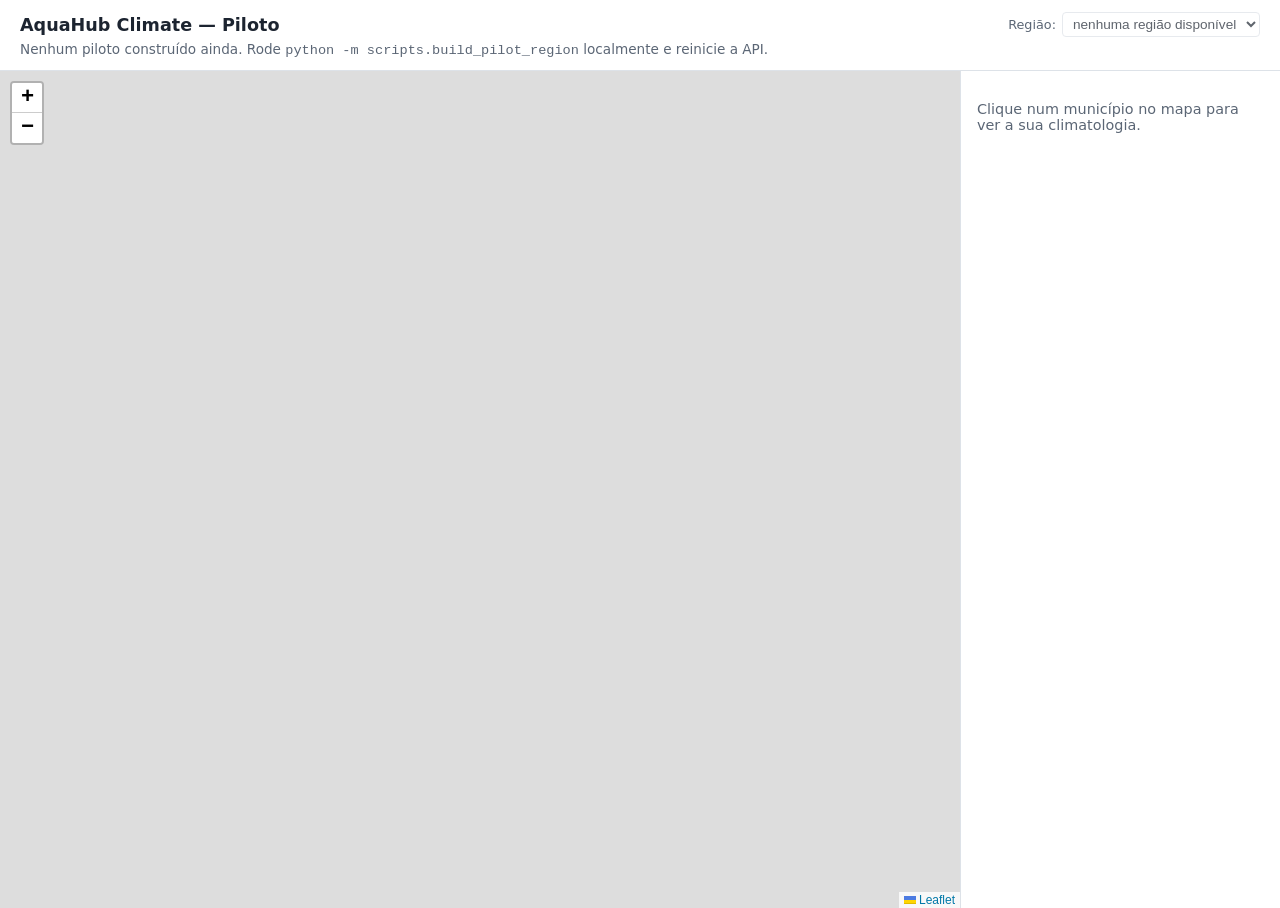
==== web/index.html @ 855dff97 "feat: generalize pilot platform to multiple regions (roadmap Phase 10) Records a concrete, drafted (" ====
<!DOCTYPE html>
<html lang="pt">
<head>
  <meta charset="UTF-8" />
  <meta name="viewport" content="width=device-width, initial-scale=1.0" />
  <title>AquaHub Climate — Piloto</title>
  <link rel="stylesheet" href="vendor/leaflet/leaflet.css" />
  <link rel="stylesheet" href="style.css" />
</head>
<body>
  <header id="banner">
    <div id="banner-heading">
      <h1>AquaHub Climate — Piloto</h1>
      <label id="region-select-wrapper">
        Região:
        <select id="region-select" disabled>
          <option value="">a carregar...</option>
        </select>
      </label>
    </div>
    <p id="banner-subtitle">a carregar metadados...</p>
    <p id="banner-warning" class="pilot-warning" hidden></p>
  </header>

  <main>
    <div id="map"></div>

    <aside id="panel">
      <div id="panel-empty">
        <p>Clique num município no mapa para ver a sua climatologia.</p>
      </div>
      <div id="panel-content" hidden>
        <h2 id="panel-name"></h2>
        <p id="panel-annual"></p>
        <svg id="panel-chart" viewBox="0 0 360 180" width="100%" height="180"></svg>
        <p id="panel-source"></p>
      </div>
    </aside>
  </main>

  <script src="vendor/leaflet/leaflet.js"></script>
  <script src="app.js"></script>
</body>
</html>
---- web/vendor/leaflet/leaflet.css ----
/* required styles */

.leaflet-pane,
.leaflet-tile,
.leaflet-marker-icon,
.leaflet-marker-shadow,
.leaflet-tile-container,
.leaflet-pane > svg,
.leaflet-pane > canvas,
.leaflet-zoom-box,
.leaflet-image-layer,
.leaflet-layer {
	position: absolute;
	left: 0;
	top: 0;
	}
.leaflet-container {
	overflow: hidden;
	}
.leaflet-tile,
.leaflet-marker-icon,
.leaflet-marker-shadow {
	-webkit-user-select: none;
	   -moz-user-select: none;
	        user-select: none;
	  -webkit-user-drag: none;
	}
/* Prevents IE11 from highlighting tiles in blue */
.leaflet-tile::selection {
	background: transparent;
}
/* Safari renders non-retina tile on retina better with this, but Chrome is worse */
.leaflet-safari .leaflet-tile {
	image-rendering: -webkit-optimize-contrast;
	}
/* hack that prevents hw layers "stretching" when loading new tiles */
.leaflet-safari .leaflet-tile-container {
	width: 1600px;
	height: 1600px;
	-webkit-transform-origin: 0 0;
	}
.leaflet-marker-icon,
.leaflet-marker-shadow {
	display: block;
	}
/* .leaflet-container svg: reset svg max-width decleration shipped in Joomla! (joomla.org) 3.x */
/* .leaflet-container img: map is broken in FF if you have max-width: 100% on tiles */
.leaflet-container .leaflet-overlay-pane svg {
	max-width: none !important;
	max-height: none !important;
	}
.leaflet-container .leaflet-marker-pane img,
.leaflet-container .leaflet-shadow-pane img,
.leaflet-container .leaflet-tile-pane img,
.leaflet-container img.leaflet-image-layer,
.leaflet-container .leaflet-tile {
	max-width: none !important;
	max-height: none !important;
	width: auto;
	padding: 0;
	}

.leaflet-container img.leaflet-tile {
	/* See: https://bugs.chromium.org/p/chromium/issues/detail?id=600120 */
	mix-blend-mode: plus-lighter;
}

.leaflet-container.leaflet-touch-zoom {
	-ms-touch-action: pan-x pan-y;
	touch-action: pan-x pan-y;
	}
.leaflet-container.leaflet-touch-drag {
	-ms-touch-action: pinch-zoom;
	/* Fallback for FF which doesn't support pinch-zoom */
	touch-action: none;
	touch-action: pinch-zoom;
}
.leaflet-container.leaflet-touch-drag.leaflet-touch-zoom {
	-ms-touch-action: none;
	touch-action: none;
}
.leaflet-container {
	-webkit-tap-highlight-color: transparent;
}
.leaflet-container a {
	-webkit-tap-highlight-color: rgba(51, 181, 229, 0.4);
}
.leaflet-tile {
	filter: inherit;
	visibility: hidden;
	}
.leaflet-tile-loaded {
	visibility: inherit;
	}
.leaflet-zoom-box {
	width: 0;
	height: 0;
	-moz-box-sizing: border-box;
	     box-sizing: border-box;
	z-index: 800;
	}
/* workaround for https://bugzilla.mozilla.org/show_bug.cgi?id=888319 */
.leaflet-overlay-pane svg {
	-moz-user-select: none;
	}

.leaflet-pane         { z-index: 400; }

.leaflet-tile-pane    { z-index: 200; }
.leaflet-overlay-pane { z-index: 400; }
.leaflet-shadow-pane  { z-index: 500; }
.leaflet-marker-pane  { z-index: 600; }
.leaflet-tooltip-pane   { z-index: 650; }
.leaflet-popup-pane   { z-index: 700; }

.leaflet-map-pane canvas { z-index: 100; }
.leaflet-map-pane svg    { z-index: 200; }

.leaflet-vml-shape {
	width: 1px;
	height: 1px;
	}
.lvml {
	behavior: url(#default#VML);
	display: inline-block;
	position: absolute;
	}


/* control positioning */

.leaflet-control {
	position: relative;
	z-index: 800;
	pointer-events: visiblePainted; /* IE 9-10 doesn't have auto */
	pointer-events: auto;
	}
.leaflet-top,
.leaflet-bottom {
	position: absolute;
	z-index: 1000;
	pointer-events: none;
	}
.leaflet-top {
	top: 0;
	}
.leaflet-right {
	right: 0;
	}
.leaflet-bottom {
	bottom: 0;
	}
.leaflet-left {
	left: 0;
	}
.leaflet-control {
	float: left;
	clear: both;
	}
.leaflet-right .leaflet-control {
	float: right;
	}
.leaflet-top .leaflet-control {
	margin-top: 10px;
	}
.leaflet-bottom .leaflet-control {
	margin-bottom: 10px;
	}
.leaflet-left .leaflet-control {
	margin-left: 10px;
	}
.leaflet-right .leaflet-control {
	margin-right: 10px;
	}


/* zoom and fade animations */

.leaflet-fade-anim .leaflet-popup {
	opacity: 0;
	-webkit-transition: opacity 0.2s linear;
	   -moz-transition: opacity 0.2s linear;
	        transition: opacity 0.2s linear;
	}
.leaflet-fade-anim .leaflet-map-pane .leaflet-popup {
	opacity: 1;
	}
.leaflet-zoom-animated {
	-webkit-transform-origin: 0 0;
	    -ms-transform-origin: 0 0;
	        transform-origin: 0 0;
	}
svg.leaflet-zoom-animated {
	will-change: transform;
}

.leaflet-zoom-anim .leaflet-zoom-animated {
	-webkit-transition: -webkit-transform 0.25s cubic-bezier(0,0,0.25,1);
	   -moz-transition:    -moz-transform 0.25s cubic-bezier(0,0,0.25,1);
	        transition:         transform 0.25s cubic-bezier(0,0,0.25,1);
	}
.leaflet-zoom-anim .leaflet-tile,
.leaflet-pan-anim .leaflet-tile {
	-webkit-transition: none;
	   -moz-transition: none;
	        transition: none;
	}

.leaflet-zoom-anim .leaflet-zoom-hide {
	visibility: hidden;
	}


/* cursors */

.leaflet-interactive {
	cursor: pointer;
	}
.leaflet-grab {
	cursor: -webkit-grab;
	cursor:    -moz-grab;
	cursor:         grab;
	}
.leaflet-crosshair,
.leaflet-crosshair .leaflet-interactive {
	cursor: crosshair;
	}
.leaflet-popup-pane,
.leaflet-control {
	cursor: auto;
	}
.leaflet-dragging .leaflet-grab,
.leaflet-dragging .leaflet-grab .leaflet-interactive,
.leaflet-dragging .leaflet-marker-draggable {
	cursor: move;
	cursor: -webkit-grabbing;
	cursor:    -moz-grabbing;
	cursor:         grabbing;
	}

/* marker & overlays interactivity */
.leaflet-marker-icon,
.leaflet-marker-shadow,
.leaflet-image-layer,
.leaflet-pane > svg path,
.leaflet-tile-container {
	pointer-events: none;
	}

.leaflet-marker-icon.leaflet-interactive,
.leaflet-image-layer.leaflet-interactive,
.leaflet-pane > svg path.leaflet-interactive,
svg.leaflet-image-layer.leaflet-interactive path {
	pointer-events: visiblePainted; /* IE 9-10 doesn't have auto */
	pointer-events: auto;
	}

/* visual tweaks */

.leaflet-container {
	background: #ddd;
	outline-offset: 1px;
	}
.leaflet-container a {
	color: #0078A8;
	}
.leaflet-zoom-box {
	border: 2px dotted #38f;
	background: rgba(255,255,255,0.5);
	}


/* general typography */
.leaflet-container {
	font-family: "Helvetica Neue", Arial, Helvetica, sans-serif;
	font-size: 12px;
	font-size: 0.75rem;
	line-height: 1.5;
	}


/* general toolbar styles */

.leaflet-bar {
	box-shadow: 0 1px 5px rgba(0,0,0,0.65);
	border-radius: 4px;
	}
.leaflet-bar a {
	background-color: #fff;
	border-bottom: 1px solid #ccc;
	width: 26px;
	height: 26px;
	line-height: 26px;
	display: block;
	text-align: center;
	text-decoration: none;
	color: black;
	}
.leaflet-bar a,
.leaflet-control-layers-toggle {
	background-position: 50% 50%;
	background-repeat: no-repeat;
	display: block;
	}
.leaflet-bar a:hover,
.leaflet-bar a:focus {
	background-color: #f4f4f4;
	}
.leaflet-bar a:first-child {
	border-top-left-radius: 4px;
	border-top-right-radius: 4px;
	}
.leaflet-bar a:last-child {
	border-bottom-left-radius: 4px;
	border-bottom-right-radius: 4px;
	border-bottom: none;
	}
.leaflet-bar a.leaflet-disabled {
	cursor: default;
	background-color: #f4f4f4;
	color: #bbb;
	}

.leaflet-touch .leaflet-bar a {
	width: 30px;
	height: 30px;
	line-height: 30px;
	}
.leaflet-touch .leaflet-bar a:first-child {
	border-top-left-radius: 2px;
	border-top-right-radius: 2px;
	}
.leaflet-touch .leaflet-bar a:last-child {
	border-bottom-left-radius: 2px;
	border-bottom-right-radius: 2px;
	}

/* zoom control */

.leaflet-control-zoom-in,
.leaflet-control-zoom-out {
	font: bold 18px 'Lucida Console', Monaco, monospace;
	text-indent: 1px;
	}

.leaflet-touch .leaflet-control-zoom-in, .leaflet-touch .leaflet-control-zoom-out  {
	font-size: 22px;
	}


/* layers control */

.leaflet-control-layers {
	box-shadow: 0 1px 5px rgba(0,0,0,0.4);
	background: #fff;
	border-radius: 5px;
	}
.leaflet-control-layers-toggle {
	background-image: url(images/layers.png);
	width: 36px;
	height: 36px;
	}
.leaflet-retina .leaflet-control-layers-toggle {
	background-image: url(images/layers-2x.png);
	background-size: 26px 26px;
	}
.leaflet-touch .leaflet-control-layers-toggle {
	width: 44px;
	height: 44px;
	}
.leaflet-control-layers .leaflet-control-layers-list,
.leaflet-control-layers-expanded .leaflet-control-layers-toggle {
	display: none;
	}
.leaflet-control-layers-expanded .leaflet-control-layers-list {
	display: block;
	position: relative;
	}
.leaflet-control-layers-expanded {
	padding: 6px 10px 6px 6px;
	color: #333;
	background: #fff;
	}
.leaflet-control-layers-scrollbar {
	overflow-y: scroll;
	overflow-x: hidden;
	padding-right: 5px;
	}
.leaflet-control-layers-selector {
	margin-top: 2px;
	position: relative;
	top: 1px;
	}
.leaflet-control-layers label {
	display: block;
	font-size: 13px;
	font-size: 1.08333em;
	}
.leaflet-control-layers-separator {
	height: 0;
	border-top: 1px solid #ddd;
	margin: 5px -10px 5px -6px;
	}

/* Default icon URLs */
.leaflet-default-icon-path { /* used only in path-guessing heuristic, see L.Icon.Default */
	background-image: url(images/marker-icon.png);
	}


/* attribution and scale controls */

.leaflet-container .leaflet-control-attribution {
	background: #fff;
	background: rgba(255, 255, 255, 0.8);
	margin: 0;
	}
.leaflet-control-attribution,
.leaflet-control-scale-line {
	padding: 0 5px;
	color: #333;
	line-height: 1.4;
	}
.leaflet-control-attribution a {
	text-decoration: none;
	}
.leaflet-control-attribution a:hover,
.leaflet-control-attribution a:focus {
	text-decoration: underline;
	}
.leaflet-attribution-flag {
	display: inline !important;
	vertical-align: baseline !important;
	width: 1em;
	height: 0.6669em;
	}
.leaflet-left .leaflet-control-scale {
	margin-left: 5px;
	}
.leaflet-bottom .leaflet-control-scale {
	margin-bottom: 5px;
	}
.leaflet-control-scale-line {
	border: 2px solid #777;
	border-top: none;
	line-height: 1.1;
	padding: 2px 5px 1px;
	white-space: nowrap;
	-moz-box-sizing: border-box;
	     box-sizing: border-box;
	background: rgba(255, 255, 255, 0.8);
	text-shadow: 1px 1px #fff;
	}
.leaflet-control-scale-line:not(:first-child) {
	border-top: 2px solid #777;
	border-bottom: none;
	margin-top: -2px;
	}
.leaflet-control-scale-line:not(:first-child):not(:last-child) {
	border-bottom: 2px solid #777;
	}

.leaflet-touch .leaflet-control-attribution,
.leaflet-touch .leaflet-control-layers,
.leaflet-touch .leaflet-bar {
	box-shadow: none;
	}
.leaflet-touch .leaflet-control-layers,
.leaflet-touch .leaflet-bar {
	border: 2px solid rgba(0,0,0,0.2);
	background-clip: padding-box;
	}


/* popup */

.leaflet-popup {
	position: absolute;
	text-align: center;
	margin-bottom: 20px;
	}
.leaflet-popup-content-wrapper {
	padding: 1px;
	text-align: left;
	border-radius: 12px;
	}
.leaflet-popup-content {
	margin: 13px 24px 13px 20px;
	line-height: 1.3;
	font-size: 13px;
	font-size: 1.08333em;
	min-height: 1px;
	}
.leaflet-popup-content p {
	margin: 17px 0;
	margin: 1.3em 0;
	}
.leaflet-popup-tip-container {
	width: 40px;
	height: 20px;
	position: absolute;
	left: 50%;
	margin-top: -1px;
	margin-left: -20px;
	overflow: hidden;
	pointer-events: none;
	}
.leaflet-popup-tip {
	width: 17px;
	height: 17px;
	padding: 1px;

	margin: -10px auto 0;
	pointer-events: auto;

	-webkit-transform: rotate(45deg);
	   -moz-transform: rotate(45deg);
	    -ms-transform: rotate(45deg);
	        transform: rotate(45deg);
	}
.leaflet-popup-content-wrapper,
.leaflet-popup-tip {
	background: white;
	color: #333;
	box-shadow: 0 3px 14px rgba(0,0,0,0.4);
	}
.leaflet-container a.leaflet-popup-close-button {
	position: absolute;
	top: 0;
	right: 0;
	border: none;
	text-align: center;
	width: 24px;
	height: 24px;
	font: 16px/24px Tahoma, Verdana, sans-serif;
	color: #757575;
	text-decoration: none;
	background: transparent;
	}
.leaflet-container a.leaflet-popup-close-button:hover,
.leaflet-container a.leaflet-popup-close-button:focus {
	color: #585858;
	}
.leaflet-popup-scrolled {
	overflow: auto;
	}

.leaflet-oldie .leaflet-popup-content-wrapper {
	-ms-zoom: 1;
	}
.leaflet-oldie .leaflet-popup-tip {
	width: 24px;
	margin: 0 auto;

	-ms-filter: "progid:DXImageTransform.Microsoft.Matrix(M11=0.70710678, M12=0.70710678, M21=-0.70710678, M22=0.70710678)";
	filter: progid:DXImageTransform.Microsoft.Matrix(M11=0.70710678, M12=0.70710678, M21=-0.70710678, M22=0.70710678);
	}

.leaflet-oldie .leaflet-control-zoom,
.leaflet-oldie .leaflet-control-layers,
.leaflet-oldie .leaflet-popup-content-wrapper,
.leaflet-oldie .leaflet-popup-tip {
	border: 1px solid #999;
	}


/* div icon */

.leaflet-div-icon {
	background: #fff;
	border: 1px solid #666;
	}


/* Tooltip */
/* Base styles for the element that has a tooltip */
.leaflet-tooltip {
	position: absolute;
	padding: 6px;
	background-color: #fff;
	border: 1px solid #fff;
	border-radius: 3px;
	color: #222;
	white-space: nowrap;
	-webkit-user-select: none;
	-moz-user-select: none;
	-ms-user-select: none;
	user-select: none;
	pointer-events: none;
	box-shadow: 0 1px 3px rgba(0,0,0,0.4);
	}
.leaflet-tooltip.leaflet-interactive {
	cursor: pointer;
	pointer-events: auto;
	}
.leaflet-tooltip-top:before,
.leaflet-tooltip-bottom:before,
.leaflet-tooltip-left:before,
.leaflet-tooltip-right:before {
	position: absolute;
	pointer-events: none;
	border: 6px solid transparent;
	background: transparent;
	content: "";
	}

/* Directions */

.leaflet-tooltip-bottom {
	margin-top: 6px;
}
.leaflet-tooltip-top {
	margin-top: -6px;
}
.leaflet-tooltip-bottom:before,
.leaflet-tooltip-top:before {
	left: 50%;
	margin-left: -6px;
	}
.leaflet-tooltip-top:before {
	bottom: 0;
	margin-bottom: -12px;
	border-top-color: #fff;
	}
.leaflet-tooltip-bottom:before {
	top: 0;
	margin-top: -12px;
	margin-left: -6px;
	border-bottom-color: #fff;
	}
.leaflet-tooltip-left {
	margin-left: -6px;
}
.leaflet-tooltip-right {
	margin-left: 6px;
}
.leaflet-tooltip-left:before,
.leaflet-tooltip-right:before {
	top: 50%;
	margin-top: -6px;
	}
.leaflet-tooltip-left:before {
	right: 0;
	margin-right: -12px;
	border-left-color: #fff;
	}
.leaflet-tooltip-right:before {
	left: 0;
	margin-left: -12px;
	border-right-color: #fff;
	}

/* Printing */

@media print {
	/* Prevent printers from removing background-images of controls. */
	.leaflet-control {
		-webkit-print-color-adjust: exact;
		print-color-adjust: exact;
		}
	}
---- web/style.css ----
:root {
  --ink: #1c2430;
  --muted: #5b6675;
  --border: #dde2e8;
  --panel-bg: #ffffff;
  --warn-bg: #fff6e5;
  --warn-border: #e8c674;
}

* {
  box-sizing: border-box;
}

body {
  margin: 0;
  font-family: "Segoe UI", system-ui, sans-serif;
  color: var(--ink);
  background: #f4f6f8;
}

header#banner {
  padding: 12px 20px;
  background: #ffffff;
  border-bottom: 1px solid var(--border);
}

#banner-heading {
  display: flex;
  align-items: center;
  justify-content: space-between;
  gap: 12px;
  flex-wrap: wrap;
}

#banner h1 {
  margin: 0;
  font-size: 1.1rem;
}

#region-select-wrapper {
  font-size: 0.8rem;
  color: var(--muted);
  display: flex;
  align-items: center;
  gap: 6px;
}

#region-select {
  font-size: 0.85rem;
  padding: 3px 6px;
  border-radius: 4px;
  border: 1px solid var(--border);
  background: white;
  color: var(--ink);
}

#banner-subtitle {
  margin: 4px 0 0;
  font-size: 0.85rem;
  color: var(--muted);
}

#banner-warning {
  max-width: 640px;
}

main {
  display: flex;
  height: calc(100vh - 62px);
}

#map {
  flex: 1;
}

#panel {
  width: 320px;
  padding: 16px;
  background: var(--panel-bg);
  border-left: 1px solid var(--border);
  overflow-y: auto;
}

#panel-empty p {
  color: var(--muted);
  font-size: 0.9rem;
}

#panel-name {
  margin: 0 0 4px;
  font-size: 1.1rem;
}

#panel-annual {
  margin: 0 0 12px;
  font-size: 0.95rem;
  color: var(--muted);
}

#panel-chart {
  cursor: crosshair;
}

#panel-chart:focus-visible {
  outline: 2px solid #2f6fb2;
  outline-offset: 2px;
}

#panel-source {
  margin-top: 12px;
  font-size: 0.75rem;
  color: var(--muted);
}

.leaflet-popup-content {
  font-size: 0.85rem;
}

#legend {
  background: white;
  padding: 8px 10px;
  border-radius: 4px;
  box-shadow: 0 1px 4px rgba(0, 0, 0, 0.2);
  font-size: 0.75rem;
  line-height: 1.4;
}

#legend .swatch {
  display: inline-block;
  width: 12px;
  height: 12px;
  margin-right: 6px;
  border-radius: 2px;
  vertical-align: middle;
}

.pilot-warning {
  background: var(--warn-bg);
  border: 1px solid var(--warn-border);
  border-radius: 4px;
  padding: 8px 10px;
  font-size: 0.8rem;
  margin-top: 8px;
}
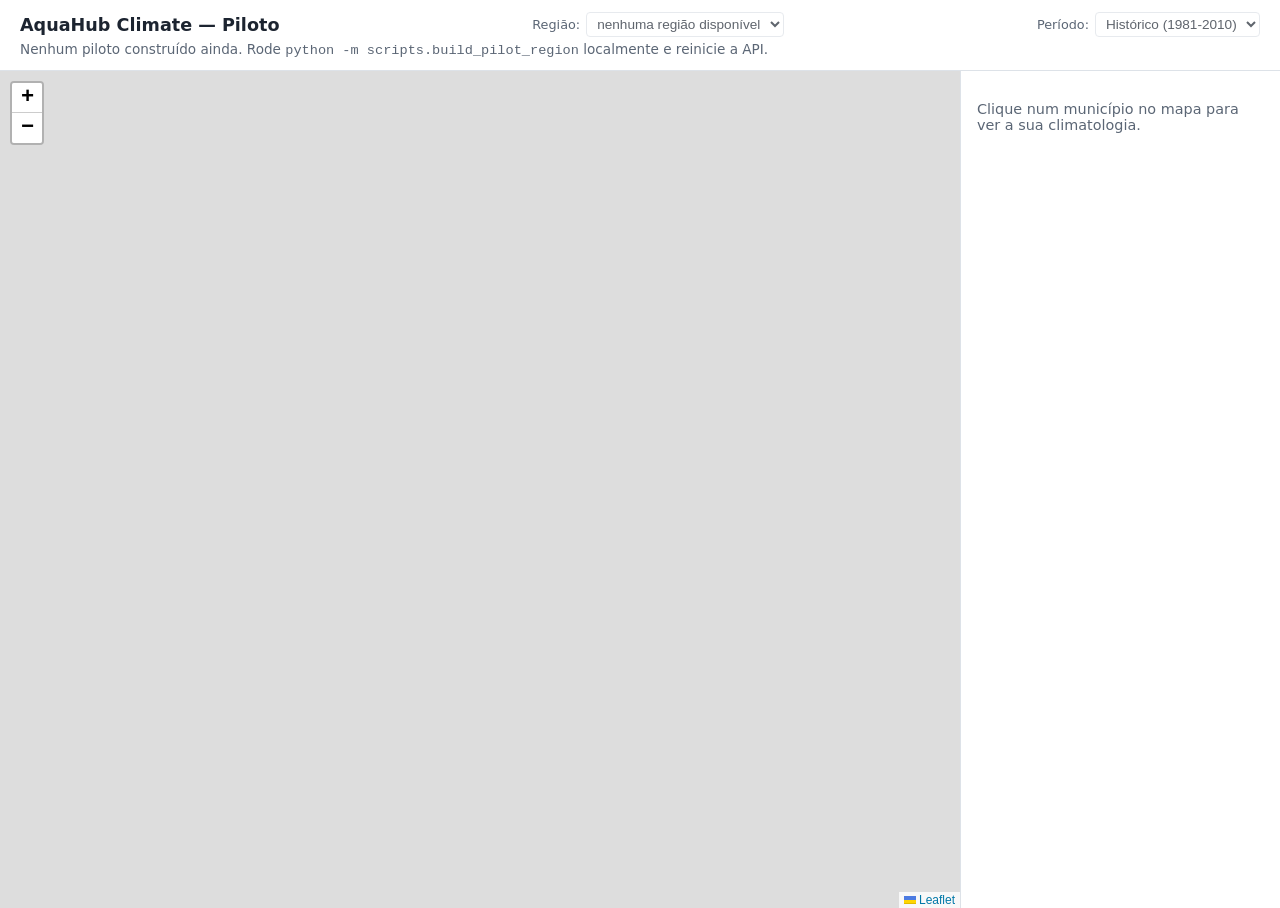
==== commit 10e88026: "feat: build Phase 9 first slice - future scenario/period selector Adds src/future_pilot_export.py: b" ====
--- a/web/index.html
+++ b/web/index.html
@@ -17,6 +17,12 @@
           <option value="">a carregar...</option>
         </select>
       </label>
+      <label id="period-select-wrapper">
+        Período:
+        <select id="period-select" disabled>
+          <option value="historical">Histórico (1981-2010)</option>
+        </select>
+      </label>
     </div>
     <p id="banner-subtitle">a carregar metadados...</p>
     <p id="banner-warning" class="pilot-warning" hidden></p>
@@ -32,6 +38,7 @@
       <div id="panel-content" hidden>
         <h2 id="panel-name"></h2>
         <p id="panel-annual"></p>
+        <p id="panel-anomaly" class="pilot-anomaly" hidden></p>
         <svg id="panel-chart" viewBox="0 0 360 180" width="100%" height="180"></svg>
         <p id="panel-source"></p>
       </div>
--- a/web/style.css
+++ b/web/style.css
@@ -45,13 +45,29 @@
   gap: 6px;
 }
 
-#region-select {
+#region-select,
+#period-select {
   font-size: 0.85rem;
   padding: 3px 6px;
   border-radius: 4px;
   border: 1px solid var(--border);
   background: white;
   color: var(--ink);
+}
+
+#period-select-wrapper {
+  font-size: 0.8rem;
+  color: var(--muted);
+  display: flex;
+  align-items: center;
+  gap: 6px;
+}
+
+.pilot-anomaly {
+  margin: -8px 0 12px;
+  font-size: 0.85rem;
+  color: #a1450f;
+  font-weight: 600;
 }
 
 #banner-subtitle {
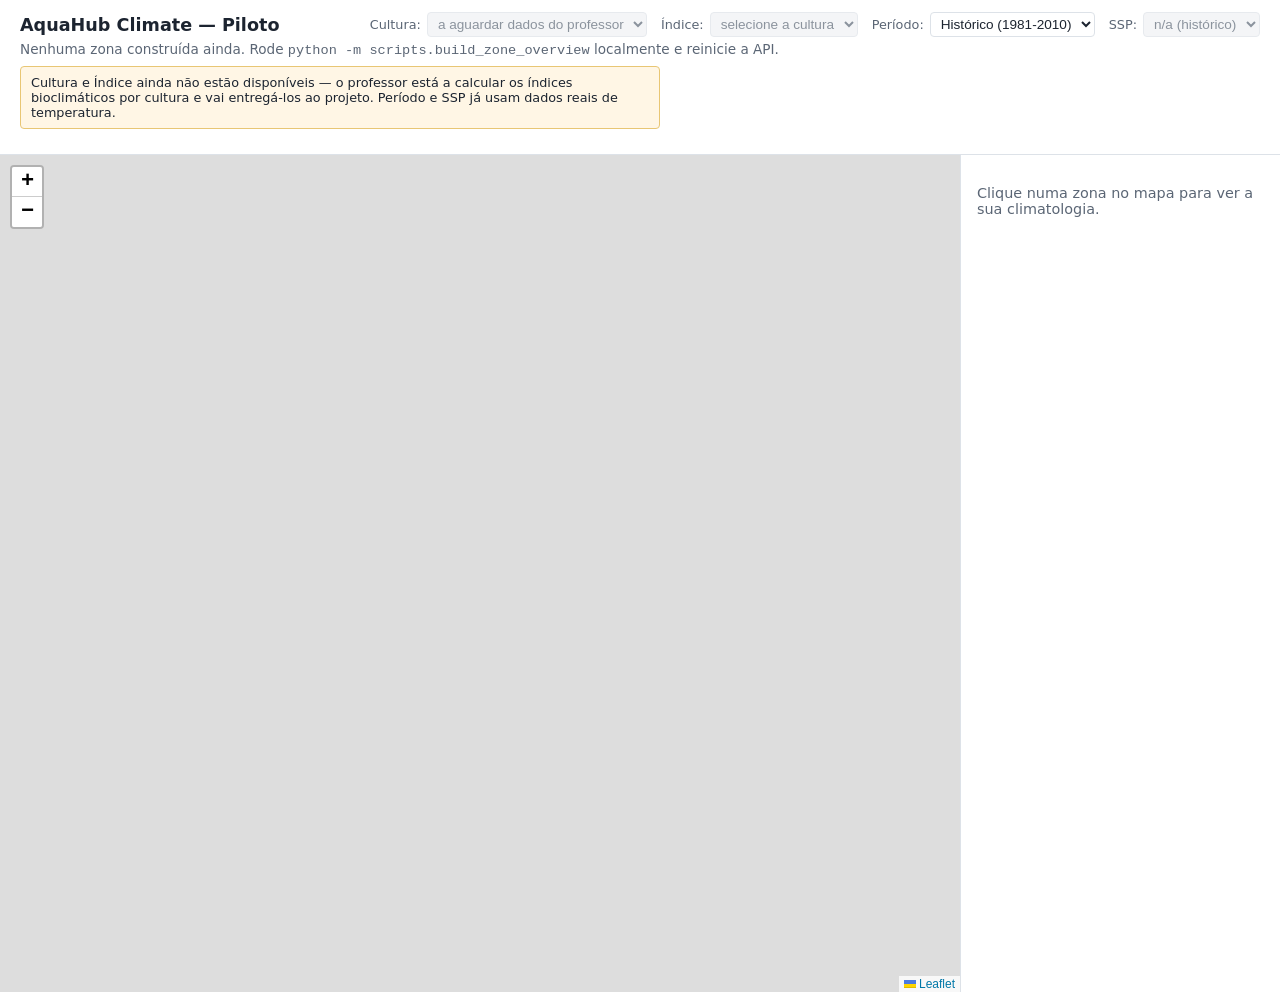
==== commit a16642ee: "feat: redesign platform to the professor's all-zones map (v2) Replaces the v1 per-region dropdown wi" ====
--- a/web/index.html
+++ b/web/index.html
@@ -11,21 +11,41 @@
   <header id="banner">
     <div id="banner-heading">
       <h1>AquaHub Climate — Piloto</h1>
-      <label id="region-select-wrapper">
-        Região:
-        <select id="region-select" disabled>
-          <option value="">a carregar...</option>
-        </select>
-      </label>
-      <label id="period-select-wrapper">
-        Período:
-        <select id="period-select" disabled>
-          <option value="historical">Histórico (1981-2010)</option>
-        </select>
-      </label>
+      <div id="filters">
+        <label class="filter-field">
+          Cultura:
+          <select id="cultura-select" disabled>
+            <option value="">a aguardar dados do professor</option>
+          </select>
+        </label>
+        <label class="filter-field">
+          Índice:
+          <select id="indice-select" disabled>
+            <option value="">selecione a cultura</option>
+          </select>
+        </label>
+        <label class="filter-field">
+          Período:
+          <select id="period-select">
+            <option value="historical">Histórico (1981-2010)</option>
+          </select>
+        </label>
+        <label class="filter-field">
+          SSP:
+          <select id="ssp-select" disabled>
+            <option value="">n/a (histórico)</option>
+          </select>
+        </label>
+      </div>
     </div>
-    <p id="banner-subtitle">a carregar metadados...</p>
-    <p id="banner-warning" class="pilot-warning" hidden></p>
+    <p id="banner-subtitle">
+      Clique numa zona no mapa para ver a sua distribuição de valores.
+    </p>
+    <p id="banner-warning" class="pilot-warning">
+      Cultura e Índice ainda não estão disponíveis — o professor está a
+      calcular os índices bioclimáticos por cultura e vai entregá-los
+      ao projeto. Período e SSP já usam dados reais de temperatura.
+    </p>
   </header>
 
   <main>
@@ -33,14 +53,23 @@
 
     <aside id="panel">
       <div id="panel-empty">
-        <p>Clique num município no mapa para ver a sua climatologia.</p>
+        <p>Clique numa zona no mapa para ver a sua climatologia.</p>
       </div>
       <div id="panel-content" hidden>
         <h2 id="panel-name"></h2>
         <p id="panel-annual"></p>
-        <p id="panel-anomaly" class="pilot-anomaly" hidden></p>
-        <svg id="panel-chart" viewBox="0 0 360 180" width="100%" height="180"></svg>
-        <p id="panel-source"></p>
+        <p id="panel-pending" class="pilot-warning" hidden>
+          Ainda não há dados climáticos processados para esta zona.
+        </p>
+        <div id="panel-distribution-wrapper" hidden>
+          <p id="panel-distribution-caption" class="panel-caption"></p>
+          <svg
+            id="panel-distribution-chart"
+            viewBox="0 0 300 160"
+            width="100%"
+            height="160"
+          ></svg>
+        </div>
       </div>
     </aside>
   </main>
--- a/web/style.css
+++ b/web/style.css
@@ -37,7 +37,13 @@
   font-size: 1.1rem;
 }
 
-#region-select-wrapper {
+#filters {
+  display: flex;
+  flex-wrap: wrap;
+  gap: 14px;
+}
+
+.filter-field {
   font-size: 0.8rem;
   color: var(--muted);
   display: flex;
@@ -45,8 +51,7 @@
   gap: 6px;
 }
 
-#region-select,
-#period-select {
+.filter-field select {
   font-size: 0.85rem;
   padding: 3px 6px;
   border-radius: 4px;
@@ -55,12 +60,9 @@
   color: var(--ink);
 }
 
-#period-select-wrapper {
-  font-size: 0.8rem;
+.filter-field select:disabled {
+  background: #f0f2f4;
   color: var(--muted);
-  display: flex;
-  align-items: center;
-  gap: 6px;
 }
 
 .pilot-anomaly {
@@ -113,13 +115,19 @@
   color: var(--muted);
 }
 
-#panel-chart {
+#panel-distribution-chart {
   cursor: crosshair;
 }
 
-#panel-chart:focus-visible {
+#panel-distribution-chart:focus-visible {
   outline: 2px solid #2f6fb2;
   outline-offset: 2px;
+}
+
+.panel-caption {
+  margin: 0 0 4px;
+  font-size: 0.75rem;
+  color: var(--muted);
 }
 
 #panel-source {
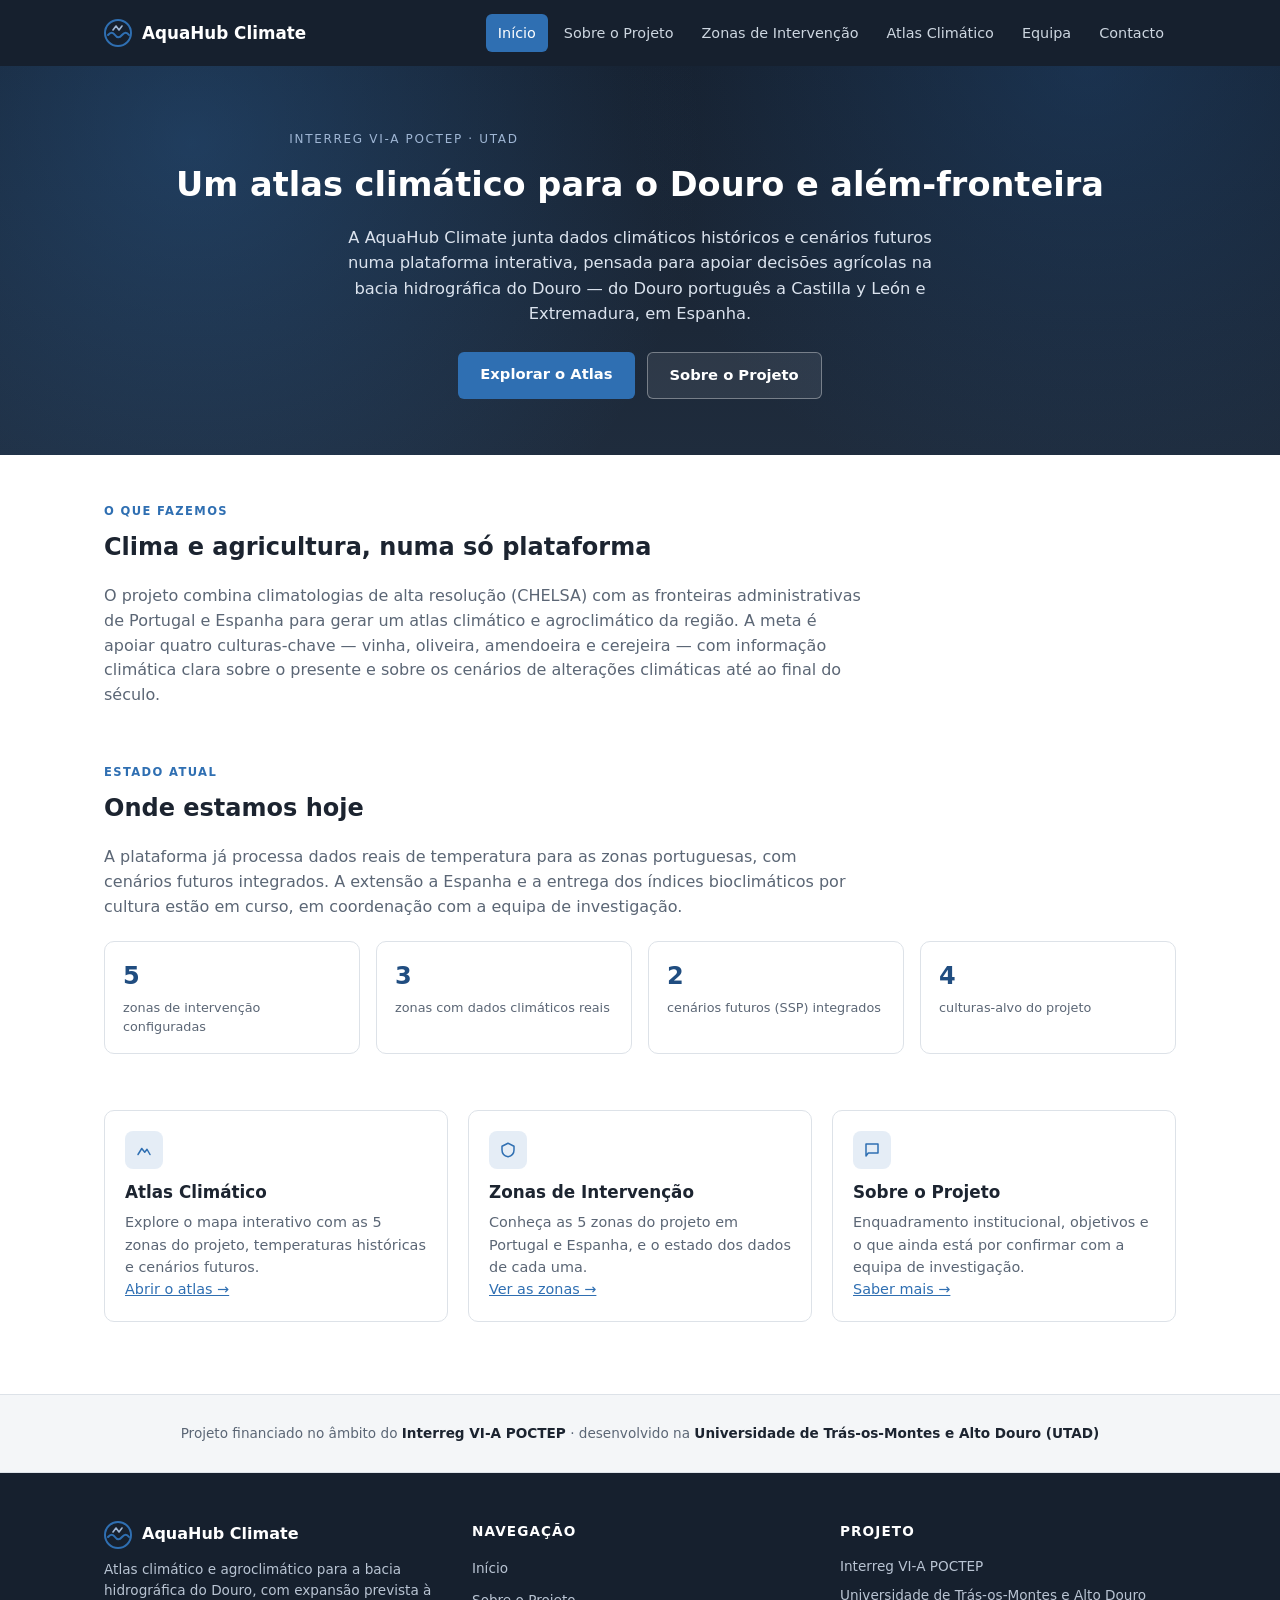
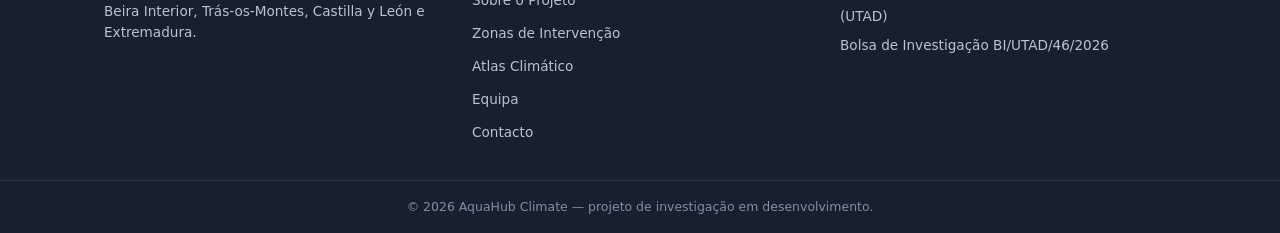
==== commit ec823ab8: "feat: expand the platform into a small multi-page project site The interactive map (web/index.html) " ====
--- a/web/index.html
+++ b/web/index.html
@@ -3,78 +3,123 @@
 <head>
   <meta charset="UTF-8" />
   <meta name="viewport" content="width=device-width, initial-scale=1.0" />
-  <title>AquaHub Climate — Piloto</title>
-  <link rel="stylesheet" href="vendor/leaflet/leaflet.css" />
-  <link rel="stylesheet" href="style.css" />
+  <title>AquaHub Climate</title>
+  <link rel="stylesheet" href="site.css" />
 </head>
-<body>
-  <header id="banner">
-    <div id="banner-heading">
-      <h1>AquaHub Climate — Piloto</h1>
-      <div id="filters">
-        <label class="filter-field">
-          Cultura:
-          <select id="cultura-select" disabled>
-            <option value="">a aguardar dados do professor</option>
-          </select>
-        </label>
-        <label class="filter-field">
-          Índice:
-          <select id="indice-select" disabled>
-            <option value="">selecione a cultura</option>
-          </select>
-        </label>
-        <label class="filter-field">
-          Período:
-          <select id="period-select">
-            <option value="historical">Histórico (1981-2010)</option>
-          </select>
-        </label>
-        <label class="filter-field">
-          SSP:
-          <select id="ssp-select" disabled>
-            <option value="">n/a (histórico)</option>
-          </select>
-        </label>
-      </div>
+<body data-active-page="inicio">
+  <div id="site-header"></div>
+
+  <section class="hero">
+    <p class="hero-eyebrow">Interreg VI-A POCTEP · UTAD</p>
+    <h1>Um atlas climático para o Douro e além-fronteira</h1>
+    <p class="lead">
+      A AquaHub Climate junta dados climáticos históricos e cenários
+      futuros numa plataforma interativa, pensada para apoiar decisões
+      agrícolas na bacia hidrográfica do Douro — do Douro português a
+      Castilla y León e Extremadura, em Espanha.
+    </p>
+    <div class="cta-row">
+      <a class="btn btn-primary" href="atlas.html">Explorar o Atlas</a>
+      <a class="btn btn-secondary" href="sobre.html">Sobre o Projeto</a>
     </div>
-    <p id="banner-subtitle">
-      Clique numa zona no mapa para ver a sua distribuição de valores.
-    </p>
-    <p id="banner-warning" class="pilot-warning">
-      Cultura e Índice ainda não estão disponíveis — o professor está a
-      calcular os índices bioclimáticos por cultura e vai entregá-los
-      ao projeto. Período e SSP já usam dados reais de temperatura.
-    </p>
-  </header>
+  </section>
 
-  <main>
-    <div id="map"></div>
+  <main class="site-main">
+    <section>
+      <p class="section-eyebrow">O que fazemos</p>
+      <h2>Clima e agricultura, numa só plataforma</h2>
+      <p>
+        O projeto combina climatologias de alta resolução (CHELSA) com
+        as fronteiras administrativas de Portugal e Espanha para gerar
+        um atlas climático e agroclimático da região. A meta é apoiar
+        quatro culturas-chave — vinha, oliveira, amendoeira e cerejeira
+        — com informação climática clara sobre o presente e sobre os
+        cenários de alterações climáticas até ao final do século.
+      </p>
+    </section>
 
-    <aside id="panel">
-      <div id="panel-empty">
-        <p>Clique numa zona no mapa para ver a sua climatologia.</p>
-      </div>
-      <div id="panel-content" hidden>
-        <h2 id="panel-name"></h2>
-        <p id="panel-annual"></p>
-        <p id="panel-pending" class="pilot-warning" hidden>
-          Ainda não há dados climáticos processados para esta zona.
-        </p>
-        <div id="panel-distribution-wrapper" hidden>
-          <p id="panel-distribution-caption" class="panel-caption"></p>
-          <svg
-            id="panel-distribution-chart"
-            viewBox="0 0 300 160"
-            width="100%"
-            height="160"
-          ></svg>
+    <section>
+      <p class="section-eyebrow">Estado atual</p>
+      <h2>Onde estamos hoje</h2>
+      <p>
+        A plataforma já processa dados reais de temperatura para as
+        zonas portuguesas, com cenários futuros integrados. A extensão
+        a Espanha e a entrega dos índices bioclimáticos por cultura
+        estão em curso, em coordenação com a equipa de investigação.
+      </p>
+      <div class="stat-row">
+        <div class="stat">
+          <div class="value">5</div>
+          <div class="label">zonas de intervenção configuradas</div>
+        </div>
+        <div class="stat">
+          <div class="value">3</div>
+          <div class="label">zonas com dados climáticos reais</div>
+        </div>
+        <div class="stat">
+          <div class="value">2</div>
+          <div class="label">cenários futuros (SSP) integrados</div>
+        </div>
+        <div class="stat">
+          <div class="value">4</div>
+          <div class="label">culturas-alvo do projeto</div>
         </div>
       </div>
-    </aside>
+    </section>
+
+    <section>
+      <div class="card-grid">
+        <div class="card">
+          <div class="card-icon" aria-hidden="true">
+            <svg width="18" height="18" viewBox="0 0 24 24" fill="none">
+              <path d="M4 18l5-8 4 5 3-4 4 7" stroke="currentColor" stroke-width="2" stroke-linecap="round" stroke-linejoin="round" />
+            </svg>
+          </div>
+          <h3>Atlas Climático</h3>
+          <p>
+            Explore o mapa interativo com as 5 zonas do projeto,
+            temperaturas históricas e cenários futuros.
+          </p>
+          <p><a href="atlas.html">Abrir o atlas →</a></p>
+        </div>
+        <div class="card">
+          <div class="card-icon" aria-hidden="true">
+            <svg width="18" height="18" viewBox="0 0 24 24" fill="none">
+              <path d="M12 3l8 4v5c0 5-3.5 8-8 9-4.5-1-8-4-8-9V7l8-4z" stroke="currentColor" stroke-width="2" stroke-linejoin="round" />
+            </svg>
+          </div>
+          <h3>Zonas de Intervenção</h3>
+          <p>
+            Conheça as 5 zonas do projeto em Portugal e Espanha, e o
+            estado dos dados de cada uma.
+          </p>
+          <p><a href="zonas.html">Ver as zonas →</a></p>
+        </div>
+        <div class="card">
+          <div class="card-icon" aria-hidden="true">
+            <svg width="18" height="18" viewBox="0 0 24 24" fill="none">
+              <path d="M4 4h16v12H7l-3 4V4z" stroke="currentColor" stroke-width="2" stroke-linejoin="round" />
+            </svg>
+          </div>
+          <h3>Sobre o Projeto</h3>
+          <p>
+            Enquadramento institucional, objetivos e o que ainda está
+            por confirmar com a equipa de investigação.
+          </p>
+          <p><a href="sobre.html">Saber mais →</a></p>
+        </div>
+      </div>
+    </section>
   </main>
 
-  <script src="vendor/leaflet/leaflet.js"></script>
-  <script src="app.js"></script>
+  <div class="funding-band">
+    Projeto financiado no âmbito do <strong>Interreg VI-A POCTEP</strong> ·
+    desenvolvido na <strong>Universidade de Trás-os-Montes e Alto Douro
+    (UTAD)</strong>
+  </div>
+
+  <div id="site-footer"></div>
+
+  <script src="site-chrome.js"></script>
 </body>
 </html>
--- a/web/site.css
+++ b/web/site.css
@@ -0,0 +1,452 @@
+/* Shared site shell — navigation, hero banners, content sections and
+   footer used by every page (index/sobre/zonas/equipa/contacto) plus
+   atlas.html. style.css stays scoped to the interactive platform
+   itself (map/panel/legend) and is loaded alongside this file only
+   on atlas.html. */
+
+:root {
+  --ink: #1c2430;
+  --muted: #5b6675;
+  --border: #dde2e8;
+  --accent: #2f6fb2;
+  --accent-dark: #204d80;
+  --surface: #ffffff;
+  --surface-alt: #f4f6f8;
+  --navy: #16202e;
+  --navy-alt: #1f2c3d;
+}
+
+* {
+  box-sizing: border-box;
+}
+
+body {
+  margin: 0;
+  font-family: "Segoe UI", system-ui, sans-serif;
+  color: var(--ink);
+  background: var(--surface);
+  line-height: 1.55;
+}
+
+a {
+  color: var(--accent);
+}
+
+/* ---- Top navigation ---------------------------------------------- */
+
+#site-header {
+  position: sticky;
+  top: 0;
+  z-index: 20;
+  background: var(--navy);
+  color: #f4f6f8;
+}
+
+.site-nav {
+  max-width: 1120px;
+  margin: 0 auto;
+  padding: 14px 24px;
+  display: flex;
+  align-items: center;
+  justify-content: space-between;
+  gap: 16px;
+  flex-wrap: wrap;
+}
+
+.site-nav .brand {
+  display: flex;
+  align-items: center;
+  gap: 10px;
+  font-weight: 700;
+  font-size: 1.05rem;
+  color: #ffffff;
+  text-decoration: none;
+}
+
+.site-nav .brand svg {
+  flex-shrink: 0;
+}
+
+.site-nav ul {
+  list-style: none;
+  display: flex;
+  gap: 4px;
+  margin: 0;
+  padding: 0;
+  flex-wrap: wrap;
+}
+
+.site-nav a.nav-link {
+  display: inline-block;
+  padding: 8px 12px;
+  border-radius: 6px;
+  color: #cdd6e0;
+  text-decoration: none;
+  font-size: 0.9rem;
+  transition: background 0.15s ease, color 0.15s ease;
+}
+
+.site-nav a.nav-link:hover {
+  background: rgba(255, 255, 255, 0.08);
+  color: #ffffff;
+}
+
+.site-nav a.nav-link.active {
+  background: var(--accent);
+  color: #ffffff;
+}
+
+/* ---- Hero banner ---------------------------------------------------- */
+
+.hero {
+  padding: 64px 24px 56px;
+  background:
+    radial-gradient(circle at 15% 20%, rgba(47, 111, 178, 0.35), transparent 45%),
+    radial-gradient(circle at 85% 0%, rgba(32, 77, 128, 0.4), transparent 40%),
+    linear-gradient(180deg, var(--navy) 0%, var(--navy-alt) 100%);
+  color: #ffffff;
+  text-align: center;
+}
+
+.hero-eyebrow {
+  text-transform: uppercase;
+  letter-spacing: 0.14em;
+  font-size: 0.75rem;
+  color: #9fb6d4;
+  margin: 0 0 10px;
+}
+
+.hero h1 {
+  margin: 0 0 14px;
+  font-size: 2.1rem;
+  font-weight: 700;
+}
+
+.hero p.lead {
+  max-width: 620px;
+  margin: 0 auto;
+  color: #dbe3ee;
+  font-size: 1.02rem;
+}
+
+.hero .cta-row {
+  margin-top: 26px;
+  display: flex;
+  gap: 12px;
+  justify-content: center;
+  flex-wrap: wrap;
+}
+
+.btn {
+  display: inline-block;
+  padding: 11px 22px;
+  border-radius: 6px;
+  text-decoration: none;
+  font-size: 0.92rem;
+  font-weight: 600;
+  transition: transform 0.15s ease, box-shadow 0.15s ease;
+}
+
+.btn:hover {
+  transform: translateY(-1px);
+}
+
+.btn-primary {
+  background: var(--accent);
+  color: #ffffff;
+}
+
+.btn-primary:hover {
+  box-shadow: 0 6px 16px rgba(47, 111, 178, 0.4);
+}
+
+.btn-secondary {
+  background: rgba(255, 255, 255, 0.08);
+  color: #ffffff;
+  border: 1px solid rgba(255, 255, 255, 0.35);
+}
+
+.page-hero {
+  padding: 48px 24px 40px;
+}
+
+.page-hero h1 {
+  font-size: 1.7rem;
+}
+
+/* ---- Content sections ------------------------------------------------ */
+
+main.site-main {
+  max-width: 1120px;
+  margin: 0 auto;
+  padding: 48px 24px 72px;
+}
+
+section + section {
+  margin-top: 56px;
+}
+
+.section-eyebrow {
+  text-transform: uppercase;
+  letter-spacing: 0.12em;
+  font-size: 0.72rem;
+  color: var(--accent);
+  font-weight: 700;
+  margin: 0 0 8px;
+}
+
+section h2 {
+  margin: 0 0 18px;
+  font-size: 1.5rem;
+}
+
+section p {
+  color: var(--muted);
+  max-width: 760px;
+}
+
+.card-grid {
+  display: grid;
+  grid-template-columns: repeat(auto-fit, minmax(240px, 1fr));
+  gap: 20px;
+  margin-top: 22px;
+}
+
+.card {
+  background: var(--surface);
+  border: 1px solid var(--border);
+  border-radius: 10px;
+  padding: 20px;
+}
+
+.card h3 {
+  margin: 10px 0 6px;
+  font-size: 1.05rem;
+}
+
+.card p {
+  margin: 0;
+  font-size: 0.9rem;
+}
+
+.card .card-icon {
+  width: 38px;
+  height: 38px;
+  display: flex;
+  align-items: center;
+  justify-content: center;
+  border-radius: 8px;
+  background: rgba(47, 111, 178, 0.12);
+  color: var(--accent);
+}
+
+.status-pill {
+  display: inline-flex;
+  align-items: center;
+  gap: 6px;
+  font-size: 0.75rem;
+  font-weight: 600;
+  padding: 3px 10px;
+  border-radius: 999px;
+  margin-top: 10px;
+}
+
+.status-pill.ready {
+  background: #e5f3ea;
+  color: #1c7a3f;
+}
+
+.status-pill.pending {
+  background: #fff6e5;
+  color: #a1670f;
+}
+
+.status-pill::before {
+  content: "";
+  width: 6px;
+  height: 6px;
+  border-radius: 50%;
+  background: currentColor;
+}
+
+.callout {
+  background: var(--surface-alt);
+  border: 1px solid var(--border);
+  border-radius: 10px;
+  padding: 18px 20px;
+  font-size: 0.9rem;
+  color: var(--muted);
+}
+
+.stat-row {
+  display: grid;
+  grid-template-columns: repeat(auto-fit, minmax(160px, 1fr));
+  gap: 16px;
+  margin-top: 22px;
+}
+
+.stat {
+  border: 1px solid var(--border);
+  border-radius: 10px;
+  padding: 16px 18px;
+}
+
+.stat .value {
+  font-size: 1.5rem;
+  font-weight: 700;
+  color: var(--accent-dark);
+}
+
+.stat .label {
+  font-size: 0.8rem;
+  color: var(--muted);
+  margin-top: 2px;
+}
+
+/* ---- Contact info blocks ------------------------------------------- */
+
+.contact-grid {
+  display: grid;
+  grid-template-columns: repeat(auto-fit, minmax(220px, 1fr));
+  gap: 28px;
+  margin-top: 26px;
+}
+
+.contact-item {
+  display: flex;
+  gap: 14px;
+  align-items: flex-start;
+}
+
+.contact-item .card-icon {
+  flex-shrink: 0;
+}
+
+.contact-item h3 {
+  margin: 0 0 6px;
+  font-size: 0.95rem;
+  color: var(--accent-dark);
+}
+
+.contact-item p {
+  margin: 0;
+  font-size: 0.9rem;
+  color: var(--ink);
+}
+
+.contact-item a {
+  color: var(--ink);
+  text-decoration: underline;
+}
+
+/* ---- Funding acknowledgment band -------------------------------------- */
+
+.funding-band {
+  border-top: 1px solid var(--border);
+  border-bottom: 1px solid var(--border);
+  background: var(--surface-alt);
+  padding: 28px 24px;
+  text-align: center;
+  font-size: 0.85rem;
+  color: var(--muted);
+}
+
+.funding-band strong {
+  color: var(--ink);
+}
+
+/* ---- Footer ------------------------------------------------------------ */
+
+#site-footer {
+  background: var(--navy);
+  color: #b9c4d3;
+}
+
+.footer-grid {
+  max-width: 1120px;
+  margin: 0 auto;
+  padding: 48px 24px 28px;
+  display: grid;
+  grid-template-columns: repeat(auto-fit, minmax(220px, 1fr));
+  gap: 32px;
+}
+
+.footer-grid h4 {
+  color: #ffffff;
+  font-size: 0.85rem;
+  text-transform: uppercase;
+  letter-spacing: 0.08em;
+  margin: 0 0 14px;
+}
+
+.footer-grid .brand {
+  display: flex;
+  align-items: center;
+  gap: 10px;
+  color: #ffffff;
+  font-weight: 700;
+  margin-bottom: 10px;
+}
+
+.footer-grid p {
+  font-size: 0.85rem;
+  margin: 0 0 8px;
+  color: #b9c4d3;
+}
+
+.footer-grid ul {
+  list-style: none;
+  margin: 0;
+  padding: 0;
+}
+
+.footer-grid li {
+  margin-bottom: 8px;
+}
+
+.footer-grid a {
+  color: #b9c4d3;
+  text-decoration: none;
+  font-size: 0.85rem;
+}
+
+.footer-grid a:hover {
+  color: #ffffff;
+}
+
+.footer-bottom {
+  border-top: 1px solid rgba(255, 255, 255, 0.08);
+  text-align: center;
+  padding: 16px 24px;
+  font-size: 0.78rem;
+  color: #7f8ea3;
+}
+
+/* ---- App shell (atlas.html only) -------------------------------------
+   The interactive map needs the full remaining viewport height, so
+   this page opts out of the normal scrolling content layout: body
+   becomes a flex column (sticky nav + the platform's own banner,
+   both sized to content, then main filling the rest), and skips the
+   standard hero/footer used by every other page. */
+
+body.app-shell {
+  display: flex;
+  flex-direction: column;
+  height: 100vh;
+  overflow: hidden;
+}
+
+body.app-shell #site-header {
+  position: static;
+  flex-shrink: 0;
+}
+
+@media (max-width: 640px) {
+  .hero h1 {
+    font-size: 1.6rem;
+  }
+
+  main.site-main {
+    padding: 32px 16px 56px;
+  }
+}
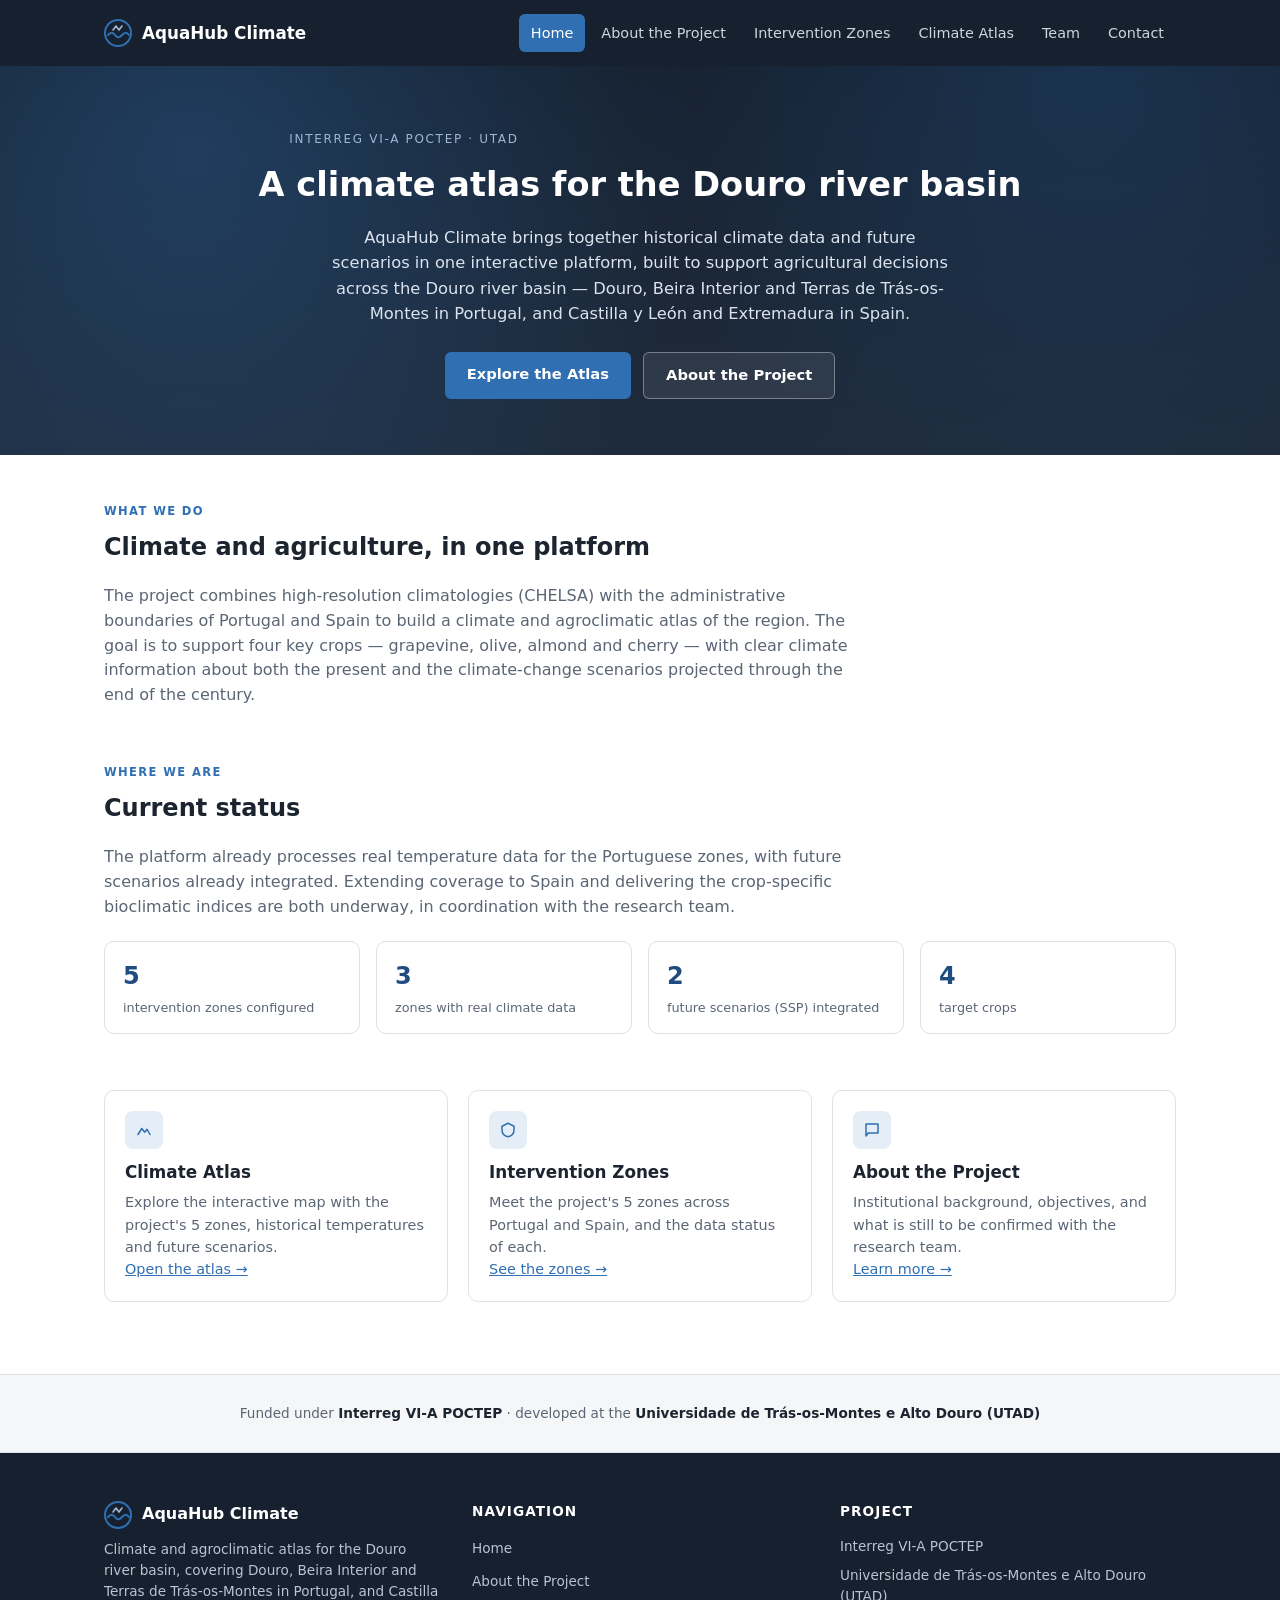
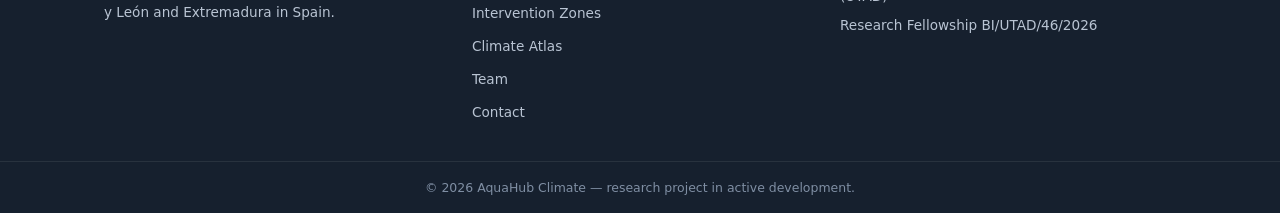
==== commit f6208a63: "feat: translate site to English, real team photos, fix zone framing Addresses feedback on the multi-" ====
--- a/web/index.html
+++ b/web/index.html
@@ -1,68 +1,71 @@
 <!DOCTYPE html>
-<html lang="pt">
+<html lang="en">
 <head>
   <meta charset="UTF-8" />
   <meta name="viewport" content="width=device-width, initial-scale=1.0" />
   <title>AquaHub Climate</title>
   <link rel="stylesheet" href="site.css" />
 </head>
-<body data-active-page="inicio">
+<body data-active-page="home">
   <div id="site-header"></div>
 
   <section class="hero">
     <p class="hero-eyebrow">Interreg VI-A POCTEP · UTAD</p>
-    <h1>Um atlas climático para o Douro e além-fronteira</h1>
+    <h1>A climate atlas for the Douro river basin</h1>
     <p class="lead">
-      A AquaHub Climate junta dados climáticos históricos e cenários
-      futuros numa plataforma interativa, pensada para apoiar decisões
-      agrícolas na bacia hidrográfica do Douro — do Douro português a
-      Castilla y León e Extremadura, em Espanha.
+      AquaHub Climate brings together historical climate data and
+      future scenarios in one interactive platform, built to support
+      agricultural decisions across the Douro river basin — Douro,
+      Beira Interior and Terras de Trás-os-Montes in Portugal, and
+      Castilla y León and Extremadura in Spain.
     </p>
     <div class="cta-row">
-      <a class="btn btn-primary" href="atlas.html">Explorar o Atlas</a>
-      <a class="btn btn-secondary" href="sobre.html">Sobre o Projeto</a>
+      <a class="btn btn-primary" href="atlas.html">Explore the Atlas</a>
+      <a class="btn btn-secondary" href="about.html">About the Project</a>
     </div>
   </section>
 
   <main class="site-main">
     <section>
-      <p class="section-eyebrow">O que fazemos</p>
-      <h2>Clima e agricultura, numa só plataforma</h2>
+      <p class="section-eyebrow">What we do</p>
+      <h2>Climate and agriculture, in one platform</h2>
       <p>
-        O projeto combina climatologias de alta resolução (CHELSA) com
-        as fronteiras administrativas de Portugal e Espanha para gerar
-        um atlas climático e agroclimático da região. A meta é apoiar
-        quatro culturas-chave — vinha, oliveira, amendoeira e cerejeira
-        — com informação climática clara sobre o presente e sobre os
-        cenários de alterações climáticas até ao final do século.
+        The project combines high-resolution climatologies (CHELSA)
+        with the administrative boundaries of Portugal and Spain to
+        build a climate and agroclimatic atlas of the region. The goal
+        is to support four key crops — grapevine, olive, almond and
+        cherry — with clear climate information about both the present
+        and the climate-change scenarios projected through the end of
+        the century.
       </p>
     </section>
 
     <section>
-      <p class="section-eyebrow">Estado atual</p>
-      <h2>Onde estamos hoje</h2>
+      <p class="section-eyebrow">Where we are</p>
+      <h2>Current status</h2>
       <p>
-        A plataforma já processa dados reais de temperatura para as
-        zonas portuguesas, com cenários futuros integrados. A extensão
-        a Espanha e a entrega dos índices bioclimáticos por cultura
-        estão em curso, em coordenação com a equipa de investigação.
+        The platform already processes real temperature data for the
+        Portuguese zones, with future scenarios already integrated.
+        Extending coverage to Spain and delivering the crop-specific
+        bioclimatic indices are both underway, in coordination with the
+        research team.
       </p>
       <div class="stat-row">
         <div class="stat">
           <div class="value">5</div>
-          <div class="label">zonas de intervenção configuradas</div>
+          <div class="label">intervention zones configured</div>
         </div>
         <div class="stat">
           <div class="value">3</div>
-          <div class="label">zonas com dados climáticos reais</div>
+          <div class="label">zones with real climate data</div>
         </div>
         <div class="stat">
           <div class="value">2</div>
-          <div class="label">cenários futuros (SSP) integrados</div>
+          <div class="label">future scenarios (SSP) integrated</div>
         </div>
         <div class="stat">
           <div class="value">4</div>
-          <div class="label">culturas-alvo do projeto</div>
+          <div class="label">target crops</div>
         </div>
       </div>
     </section>
@@ -75,12 +78,12 @@
               <path d="M4 18l5-8 4 5 3-4 4 7" stroke="currentColor" stroke-width="2" stroke-linecap="round" stroke-linejoin="round" />
             </svg>
           </div>
-          <h3>Atlas Climático</h3>
+          <h3>Climate Atlas</h3>
           <p>
-            Explore o mapa interativo com as 5 zonas do projeto,
-            temperaturas históricas e cenários futuros.
+            Explore the interactive map with the project's 5 zones,
+            historical temperatures and future scenarios.
           </p>
-          <p><a href="atlas.html">Abrir o atlas →</a></p>
+          <p><a href="atlas.html">Open the atlas →</a></p>
         </div>
         <div class="card">
           <div class="card-icon" aria-hidden="true">
@@ -88,12 +91,12 @@
               <path d="M12 3l8 4v5c0 5-3.5 8-8 9-4.5-1-8-4-8-9V7l8-4z" stroke="currentColor" stroke-width="2" stroke-linejoin="round" />
             </svg>
           </div>
-          <h3>Zonas de Intervenção</h3>
+          <h3>Intervention Zones</h3>
           <p>
-            Conheça as 5 zonas do projeto em Portugal e Espanha, e o
-            estado dos dados de cada uma.
+            Meet the project's 5 zones across Portugal and Spain, and
+            the data status of each.
           </p>
-          <p><a href="zonas.html">Ver as zonas →</a></p>
+          <p><a href="zones.html">See the zones →</a></p>
         </div>
         <div class="card">
           <div class="card-icon" aria-hidden="true">
@@ -101,21 +104,20 @@
               <path d="M4 4h16v12H7l-3 4V4z" stroke="currentColor" stroke-width="2" stroke-linejoin="round" />
             </svg>
           </div>
-          <h3>Sobre o Projeto</h3>
+          <h3>About the Project</h3>
           <p>
-            Enquadramento institucional, objetivos e o que ainda está
-            por confirmar com a equipa de investigação.
+            Institutional background, objectives, and what is still to
+            be confirmed with the research team.
           </p>
-          <p><a href="sobre.html">Saber mais →</a></p>
+          <p><a href="about.html">Learn more →</a></p>
         </div>
       </div>
     </section>
   </main>
 
   <div class="funding-band">
-    Projeto financiado no âmbito do <strong>Interreg VI-A POCTEP</strong> ·
-    desenvolvido na <strong>Universidade de Trás-os-Montes e Alto Douro
-    (UTAD)</strong>
+    Funded under <strong>Interreg VI-A POCTEP</strong> · developed at
+    the <strong>Universidade de Trás-os-Montes e Alto Douro (UTAD)</strong>
   </div>
 
   <div id="site-footer"></div>
--- a/web/site.css
+++ b/web/site.css
@@ -229,6 +229,14 @@
   font-size: 0.9rem;
 }
 
+.card .card-photo {
+  width: 64px;
+  height: 64px;
+  border-radius: 50%;
+  object-fit: cover;
+  display: block;
+}
+
 .card .card-icon {
   width: 38px;
   height: 38px;
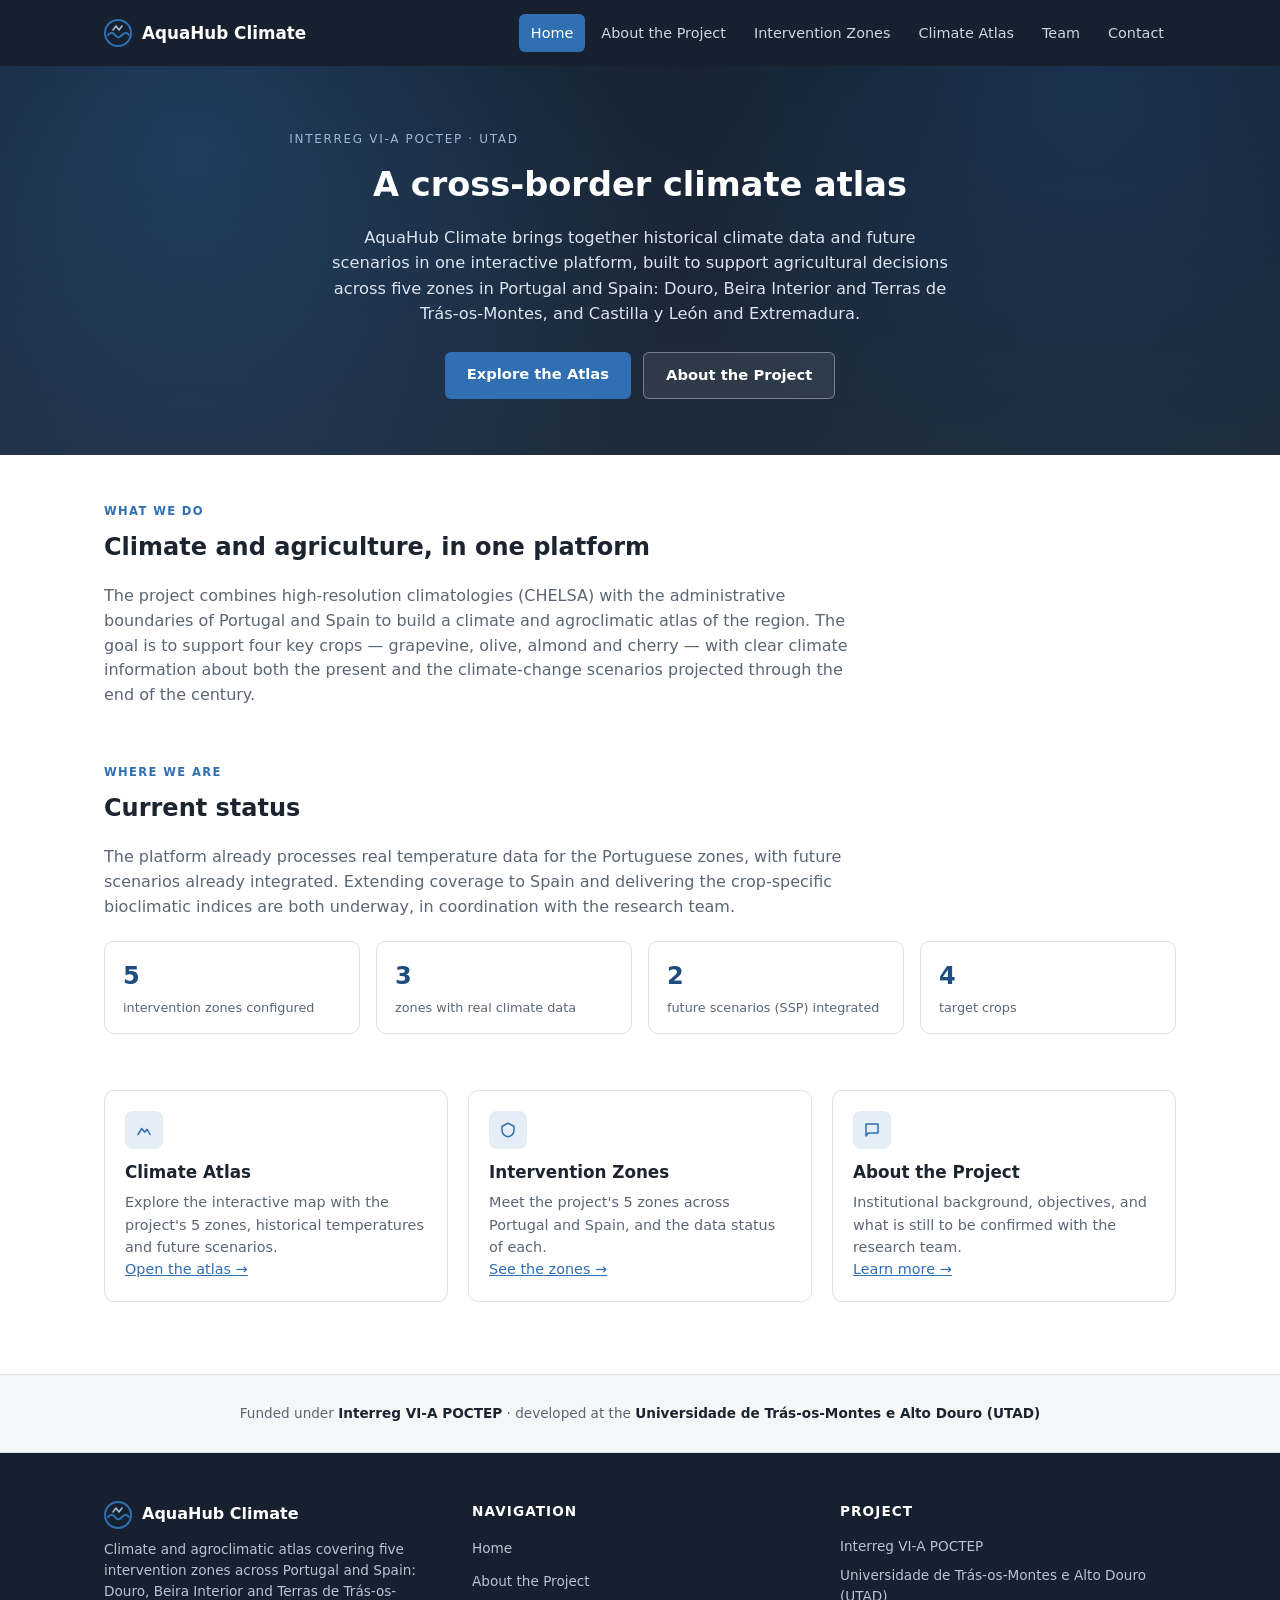
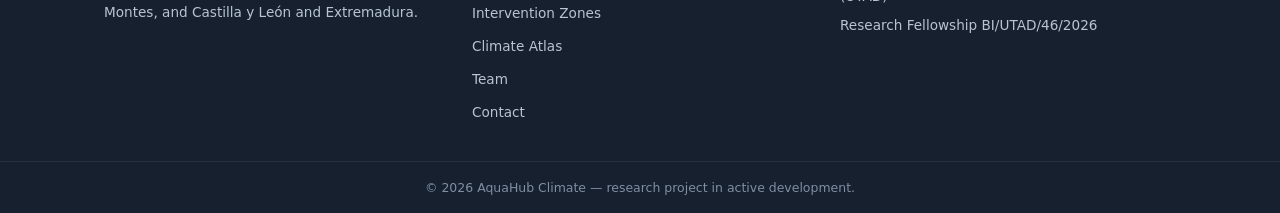
==== commit 05a0b457: "fix: stop singling out Douro as the project's starting/primary zone Per user feedback: no page shoul" ====
--- a/web/index.html
+++ b/web/index.html
@@ -11,13 +11,13 @@
 
   <section class="hero">
     <p class="hero-eyebrow">Interreg VI-A POCTEP · UTAD</p>
-    <h1>A climate atlas for the Douro river basin</h1>
+    <h1>A cross-border climate atlas</h1>
     <p class="lead">
       AquaHub Climate brings together historical climate data and
       future scenarios in one interactive platform, built to support
-      agricultural decisions across the Douro river basin — Douro,
-      Beira Interior and Terras de Trás-os-Montes in Portugal, and
-      Castilla y León and Extremadura in Spain.
+      agricultural decisions across five zones in Portugal and Spain:
+      Douro, Beira Interior and Terras de Trás-os-Montes, and Castilla
+      y León and Extremadura.
     </p>
     <div class="cta-row">
       <a class="btn btn-primary" href="atlas.html">Explore the Atlas</a>
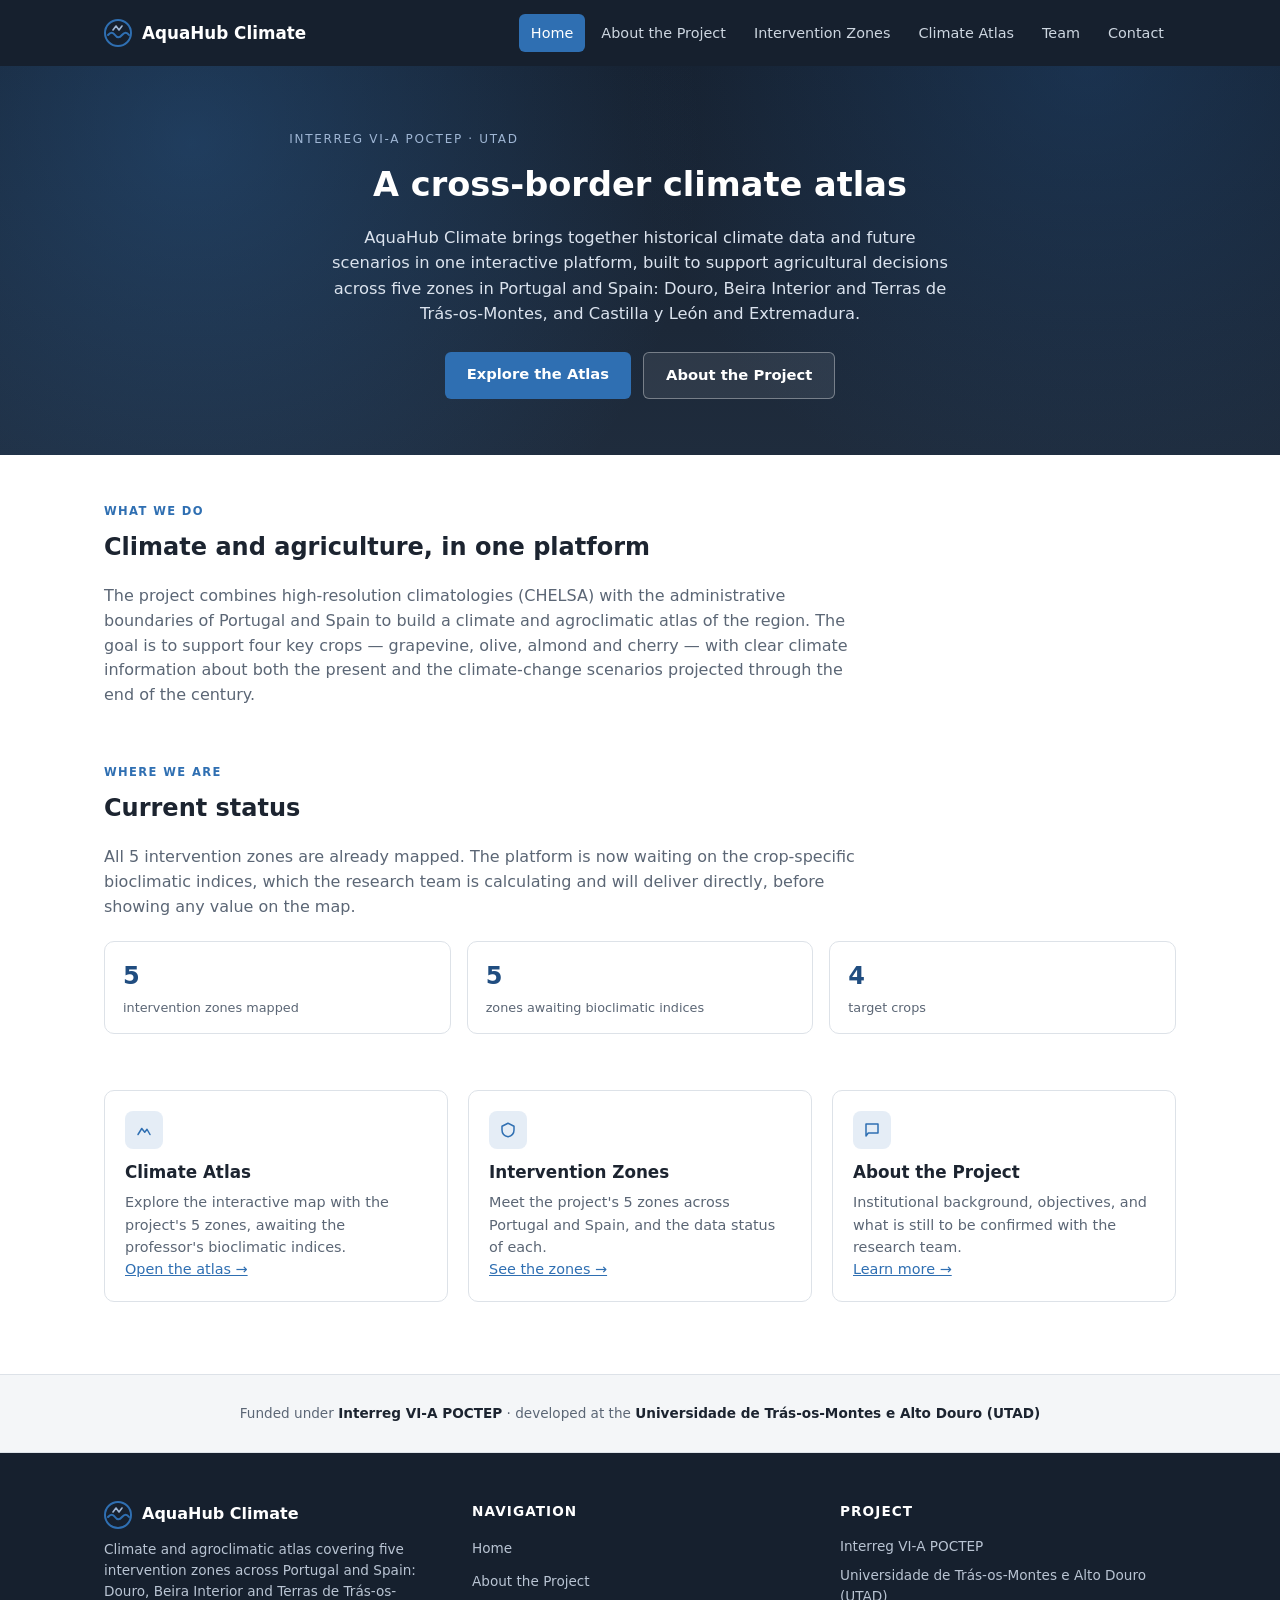
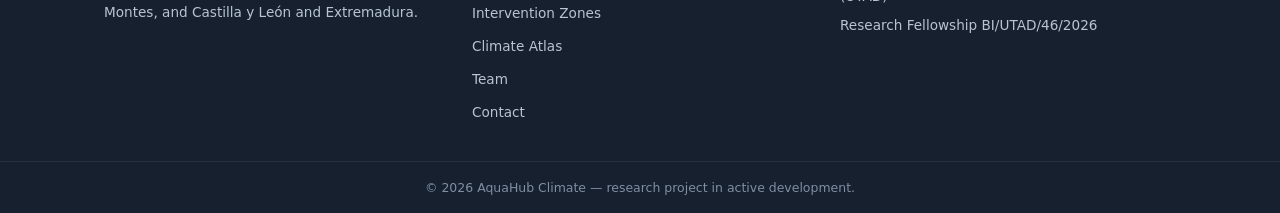
==== commit d57eda49: "feat: retire the map's temperature index, all 5 zones now show pending The professor is calculating " ====
--- a/web/index.html
+++ b/web/index.html
@@ -44,24 +44,19 @@
       <p class="section-eyebrow">Where we are</p>
       <h2>Current status</h2>
       <p>
-        The platform already processes real temperature data for the
-        Portuguese zones, with future scenarios already integrated.
-        Extending coverage to Spain and delivering the crop-specific
-        bioclimatic indices are both underway, in coordination with the
-        research team.
+        All 5 intervention zones are already mapped. The platform is now
+        waiting on the crop-specific bioclimatic indices, which the
+        research team is calculating and will deliver directly, before
+        showing any value on the map.
       </p>
       <div class="stat-row">
         <div class="stat">
           <div class="value">5</div>
-          <div class="label">intervention zones configured</div>
+          <div class="label">intervention zones mapped</div>
         </div>
         <div class="stat">
-          <div class="value">3</div>
-          <div class="label">zones with real climate data</div>
-        </div>
-        <div class="stat">
-          <div class="value">2</div>
-          <div class="label">future scenarios (SSP) integrated</div>
+          <div class="value">5</div>
+          <div class="label">zones awaiting bioclimatic indices</div>
         </div>
         <div class="stat">
           <div class="value">4</div>
@@ -81,7 +76,7 @@
           <h3>Climate Atlas</h3>
           <p>
             Explore the interactive map with the project's 5 zones,
-            historical temperatures and future scenarios.
+            awaiting the professor's bioclimatic indices.
           </p>
           <p><a href="atlas.html">Open the atlas →</a></p>
         </div>
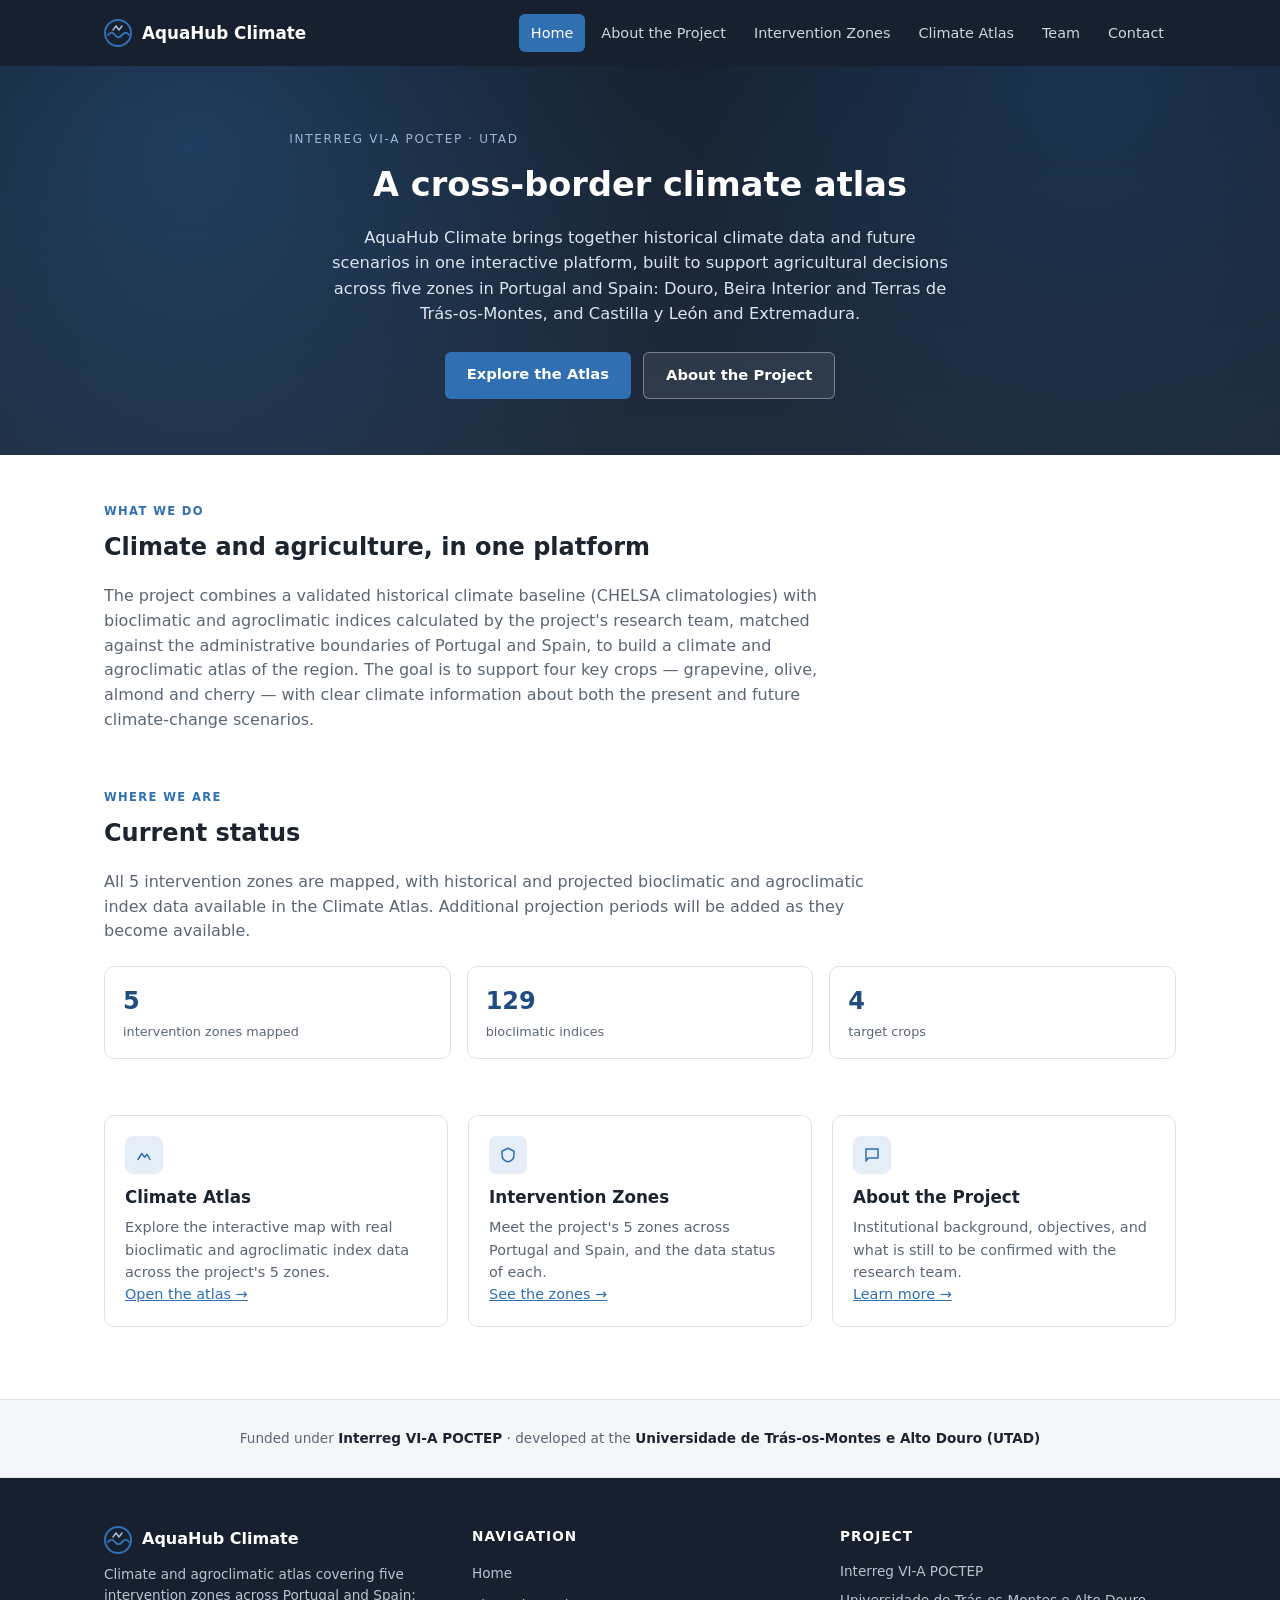
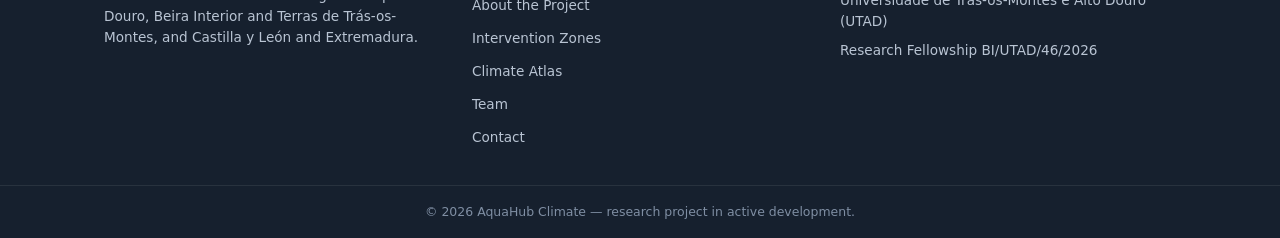
==== commit 3f596ef6: "feat: add index-category glossary; fix public site copy and layout New "?" help modal next to the In" ====
--- a/web/index.html
+++ b/web/index.html
@@ -30,13 +30,14 @@
       <p class="section-eyebrow">What we do</p>
       <h2>Climate and agriculture, in one platform</h2>
       <p>
-        The project combines high-resolution climatologies (CHELSA)
-        with the administrative boundaries of Portugal and Spain to
+        The project combines a validated historical climate baseline
+        (CHELSA climatologies) with bioclimatic and agroclimatic
+        indices calculated by the project's research team, matched
+        against the administrative boundaries of Portugal and Spain, to
         build a climate and agroclimatic atlas of the region. The goal
         is to support four key crops — grapevine, olive, almond and
         cherry — with clear climate information about both the present
-        and the climate-change scenarios projected through the end of
-        the century.
+        and future climate-change scenarios.
       </p>
     </section>
 
@@ -44,10 +45,10 @@
       <p class="section-eyebrow">Where we are</p>
       <h2>Current status</h2>
       <p>
-        All 5 intervention zones are already mapped. The platform is now
-        waiting on the crop-specific bioclimatic indices, which the
-        research team is calculating and will deliver directly, before
-        showing any value on the map.
+        All 5 intervention zones are mapped, with historical and
+        projected bioclimatic and agroclimatic index data available in
+        the Climate Atlas. Additional projection periods will be added
+        as they become available.
       </p>
       <div class="stat-row">
         <div class="stat">
@@ -55,8 +56,8 @@
           <div class="label">intervention zones mapped</div>
         </div>
         <div class="stat">
-          <div class="value">5</div>
-          <div class="label">zones awaiting bioclimatic indices</div>
+          <div class="value">129</div>
+          <div class="label">bioclimatic indices</div>
         </div>
         <div class="stat">
           <div class="value">4</div>
@@ -75,8 +76,8 @@
           </div>
           <h3>Climate Atlas</h3>
           <p>
-            Explore the interactive map with the project's 5 zones,
-            awaiting the professor's bioclimatic indices.
+            Explore the interactive map with real bioclimatic and
+            agroclimatic index data across the project's 5 zones.
           </p>
           <p><a href="atlas.html">Open the atlas →</a></p>
         </div>
--- a/web/site.css
+++ b/web/site.css
@@ -205,6 +205,13 @@
   max-width: 760px;
 }
 
+/* An intro paragraph directly followed by a card grid should span the
+   grid's full width, not the 760px reading-width cap above - otherwise
+   it looks narrower than the wide grid right beneath it. */
+section p:has(+ .card-grid) {
+  max-width: none;
+}
+
 .card-grid {
   display: grid;
   grid-template-columns: repeat(auto-fit, minmax(240px, 1fr));
@@ -433,9 +440,10 @@
 /* ---- App shell (atlas.html only) -------------------------------------
    The interactive map needs the full remaining viewport height, so
    this page opts out of the normal scrolling content layout: body
-   becomes a flex column (sticky nav + the platform's own banner,
-   both sized to content, then main filling the rest), and skips the
-   standard hero/footer used by every other page. */
+   becomes a flex column (sticky nav + the platform's own banner, both
+   sized to content, then main filling the rest, then a slim one-line
+   footer) instead of the standard hero/multi-column footer used by
+   every other page. */
 
 body.app-shell {
   display: flex;
@@ -447,6 +455,18 @@
 body.app-shell #site-header {
   position: static;
   flex-shrink: 0;
+}
+
+body.app-shell #site-footer {
+  flex-shrink: 0;
+}
+
+body.app-shell .footer-grid {
+  display: none;
+}
+
+body.app-shell .footer-bottom {
+  padding: 6px 24px;
 }
 
 @media (max-width: 640px) {
